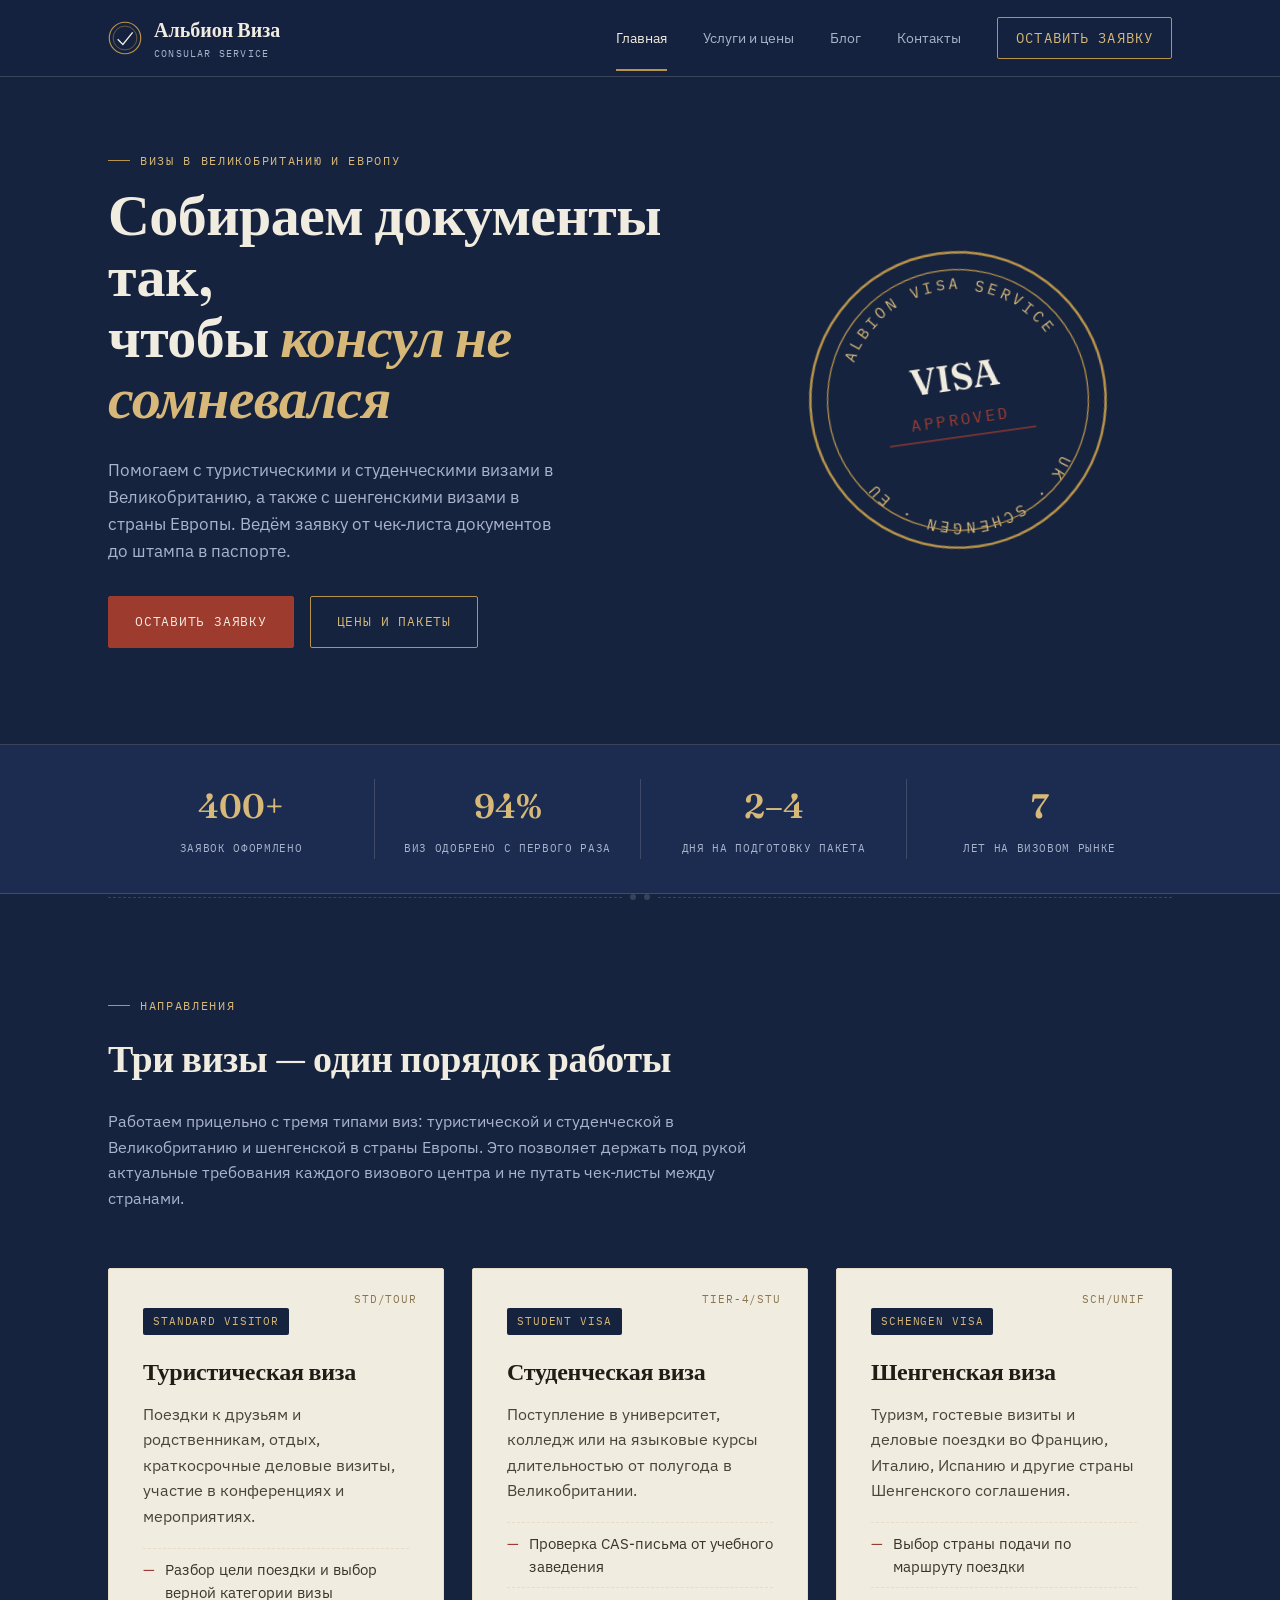
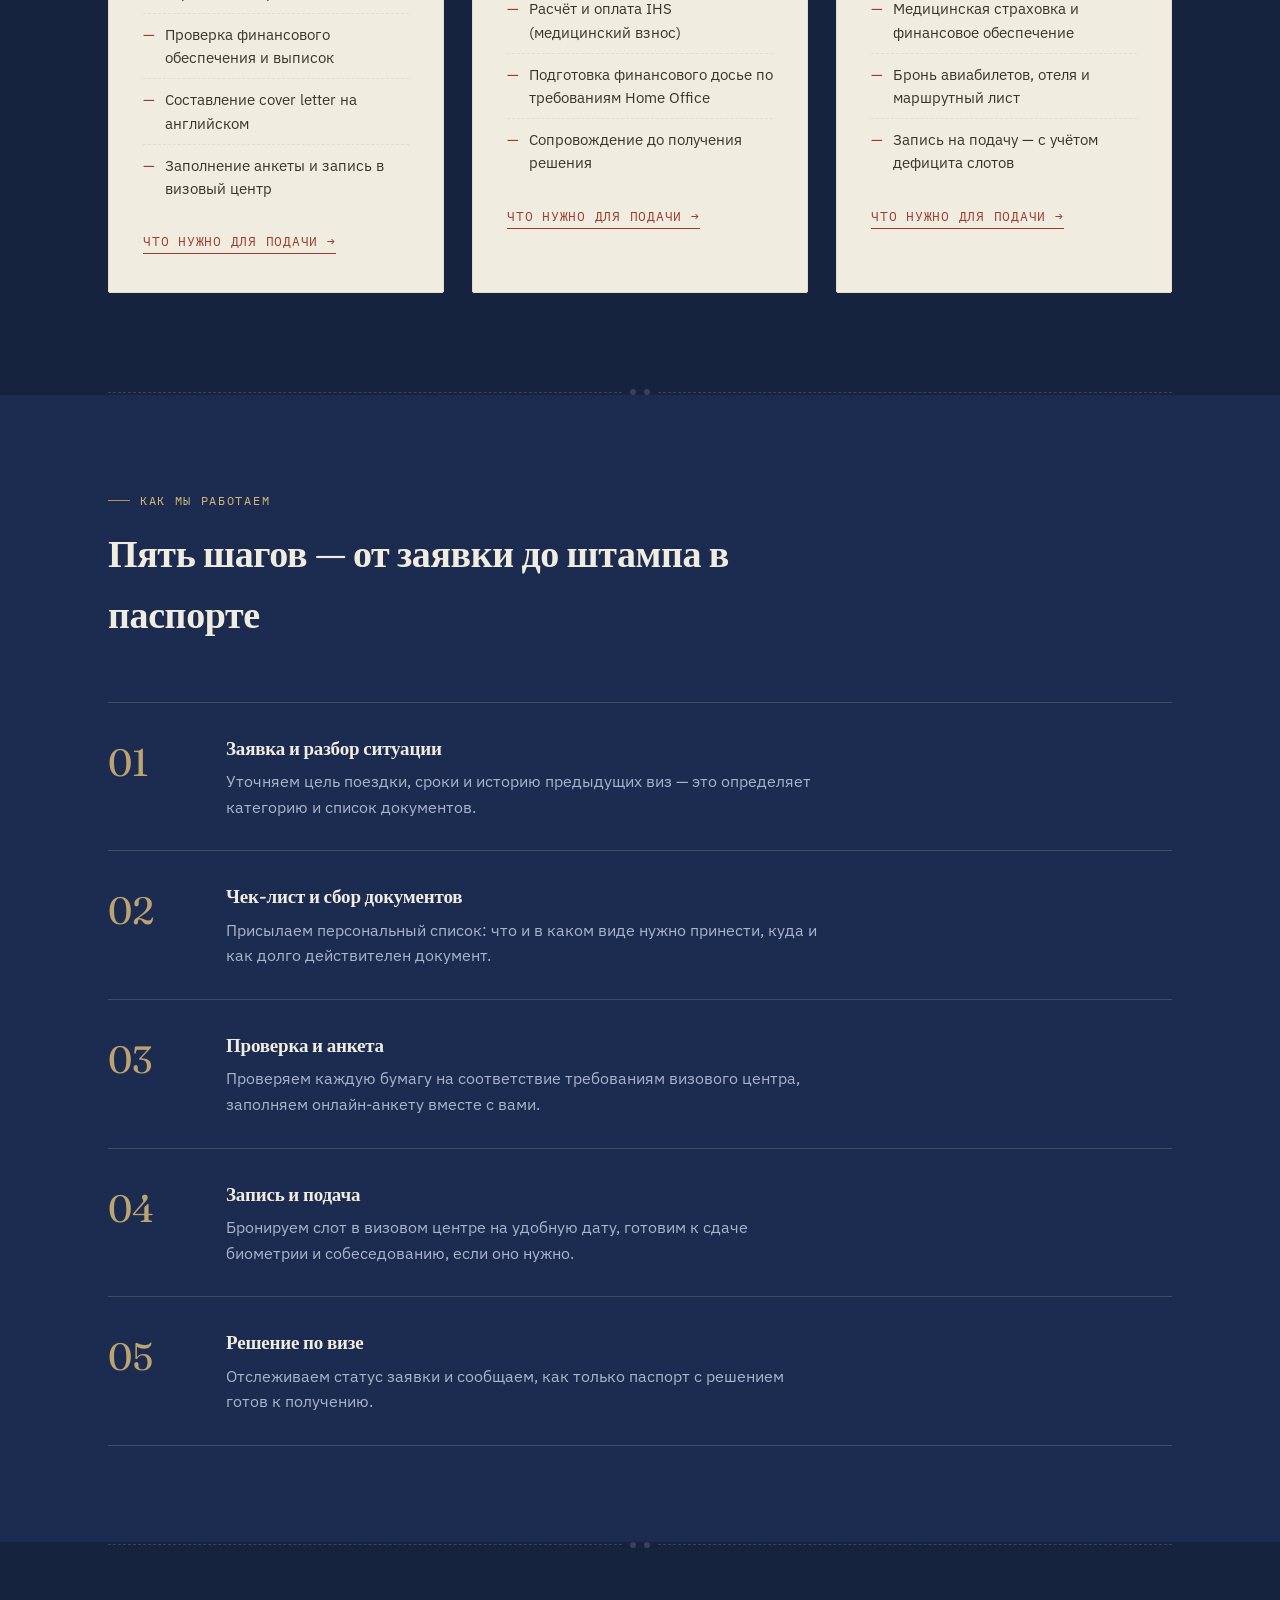
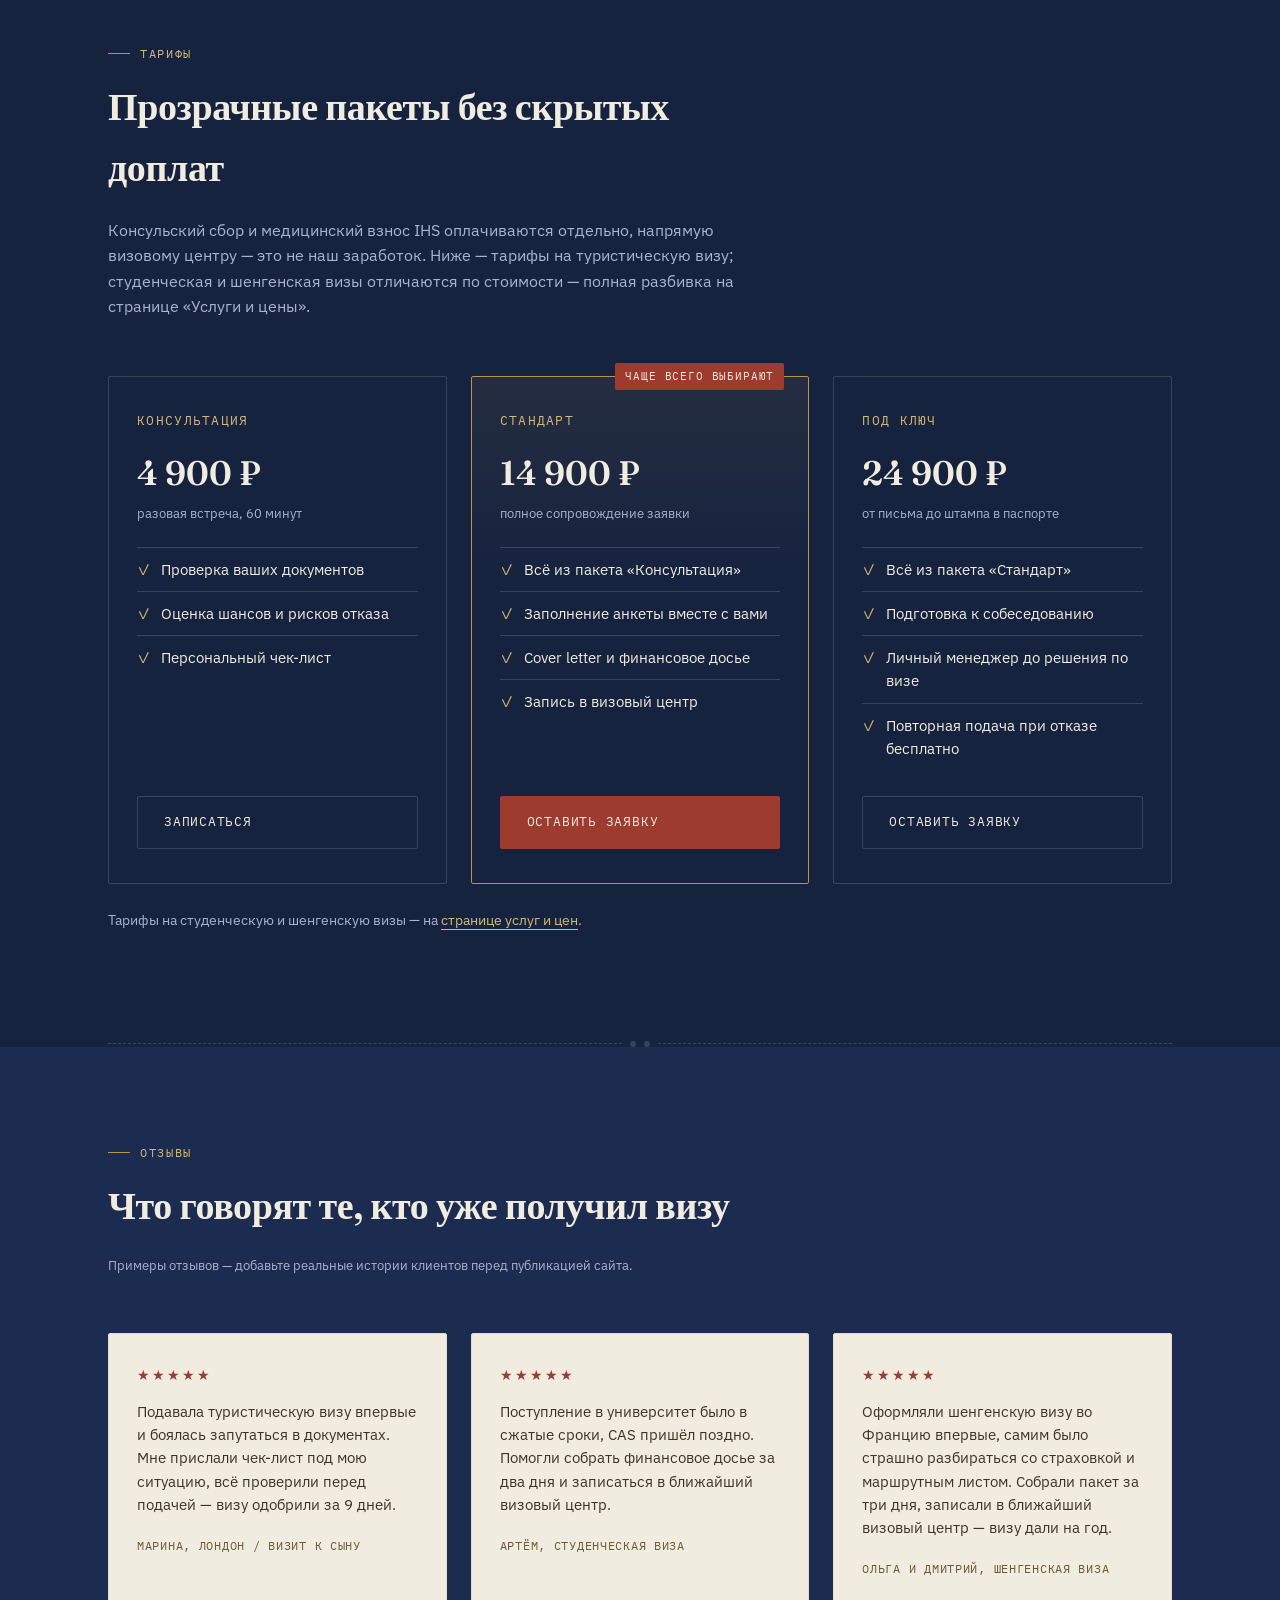
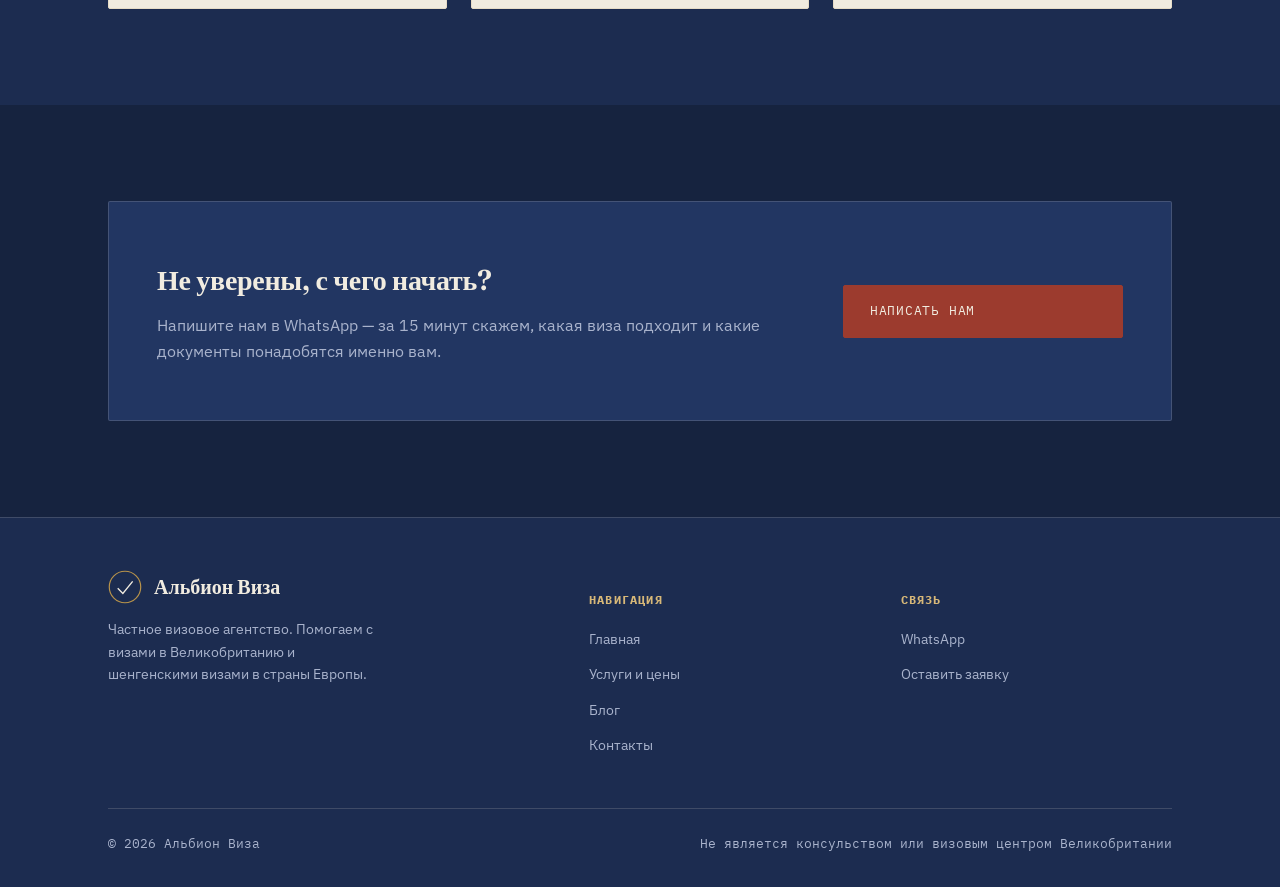
==== index.html @ 7fec9b83 "Add files via upload" ====
<!DOCTYPE html>
<html lang="ru">
<head>
<meta charset="UTF-8">
<meta name="viewport" content="width=device-width, initial-scale=1.0">
<title>Альбион Виза — визы в Великобританию и Шенген под ключ</title>
<meta name="description" content="Туристические и студенческие визы в Великобританию, а также шенгенские визы в страны Европы. Проверка документов, заполнение анкеты, запись в визовый центр — без ошибок и лишних поездок.">
<link rel="canonical" href="https://albionvisa.ru/index.html">
<meta property="og:type" content="website">
<meta property="og:title" content="Альбион Виза — визы в Великобританию и Шенген под ключ">
<meta property="og:description" content="Туристические и студенческие визы в Великобританию, а также шенгенские визы в страны Европы.">
<link rel="preconnect" href="https://fonts.googleapis.com">
<link rel="stylesheet" href="style.css">
</head>
<body>

<header class="site-header">
  <div class="container">
    <a href="index.html" class="brand">
      <svg class="mark" viewBox="0 0 40 40" fill="none" xmlns="http://www.w3.org/2000/svg">
        <circle cx="20" cy="20" r="18.5" stroke="#b8934a" stroke-width="1.4"/>
        <circle cx="20" cy="20" r="14" stroke="#b8934a" stroke-width="0.6"/>
        <path d="M12 22L17.5 27.5L28.5 14" stroke="#f1ece0" stroke-width="1.6" stroke-linecap="square"/>
      </svg>
      <span>Альбион Виза<small>Consular Service</small></span>
    </a>
    <nav class="nav" id="siteNav">
      <a href="index.html" class="active">Главная</a>
      <a href="services.html">Услуги и цены</a>
      <a href="blog.html">Блог</a>
      <a href="contacts.html">Контакты</a>
      <a href="contacts.html" class="nav-cta">Оставить заявку</a>
    </nav>
    <button class="burger" id="burgerBtn" aria-label="Меню">☰</button>
  </div>
</header>

<section class="hero">
  <div class="container">
    <div>
      <div class="eyebrow">Визы в Великобританию и Европу</div>
      <h1>Собираем документы так,<br>чтобы <em>консул не сомневался</em></h1>
      <p class="lede">Помогаем с туристическими и студенческими визами в Великобританию, а также с шенгенскими визами в страны Европы. Ведём заявку от чек-листа документов до штампа в паспорте.</p>
      <div class="hero-actions">
        <a href="contacts.html" class="btn btn-primary">Оставить заявку</a>
        <a href="services.html" class="btn btn-outline">Цены и пакеты</a>
      </div>
    </div>
    <div class="hero-stamp-wrap">
      <svg class="stamp stamp-ring" viewBox="0 0 260 260" xmlns="http://www.w3.org/2000/svg">
        <circle cx="130" cy="130" r="120" fill="none" stroke="#b8934a" stroke-width="2"/>
        <circle cx="130" cy="130" r="106" fill="none" stroke="#b8934a" stroke-width="1"/>
        <path id="topArc" d="M 40 130 A 90 90 0 0 1 220 130" fill="none"/>
        <path id="botArc" d="M 220 140 A 90 90 0 0 1 40 140" fill="none"/>
        <text font-family="IBM Plex Mono, monospace" font-size="12.5" letter-spacing="3" fill="#d7b878">
          <textPath href="#topArc" startOffset="50%" text-anchor="middle">ALBION VISA SERVICE</textPath>
        </text>
        <text font-family="IBM Plex Mono, monospace" font-size="12.5" letter-spacing="3" fill="#d7b878">
          <textPath href="#botArc" startOffset="50%" text-anchor="middle">UK · SCHENGEN · EU</textPath>
        </text>
        <text x="130" y="122" font-family="Fraunces, serif" font-size="30" fill="#f1ece0" text-anchor="middle" font-weight="600">VISA</text>
        <text x="130" y="150" font-family="IBM Plex Mono, monospace" font-size="13" fill="#9c3b2e" text-anchor="middle" letter-spacing="2">APPROVED</text>
        <line x1="70" y1="160" x2="190" y2="160" stroke="#9c3b2e" stroke-width="1"/>
      </svg>
    </div>
  </div>
</section>

<section class="trust-bar">
  <div class="container">
    <div class="trust-item">
      <span class="trust-num">400+</span>
      <span class="trust-label">заявок оформлено</span>
    </div>
    <div class="trust-item">
      <span class="trust-num">94%</span>
      <span class="trust-label">виз одобрено с первого раза</span>
    </div>
    <div class="trust-item">
      <span class="trust-num">2–4</span>
      <span class="trust-label">дня на подготовку пакета</span>
    </div>
    <div class="trust-item">
      <span class="trust-num">7</span>
      <span class="trust-label">лет на визовом рынке</span>
    </div>
  </div>
</section>

<div class="perf"><span class="perf-dot"></span><span class="perf-dot"></span></div>

<section class="section" id="services">
  <div class="container">
    <div class="section-head">
      <div class="eyebrow">Направления</div>
      <h2>Три визы — один порядок работы</h2>
      <p>Работаем прицельно с тремя типами виз: туристической и студенческой в Великобританию и шенгенской в страны Европы. Это позволяет держать под рукой актуальные требования каждого визового центра и не путать чек-листы между странами.</p>
    </div>
    <div class="cards-grid">
      <div class="doc-card" data-code="STD/TOUR">
        <span class="tag">Standard Visitor</span>
        <h3>Туристическая виза</h3>
        <p>Поездки к друзьям и родственникам, отдых, краткосрочные деловые визиты, участие в конференциях и мероприятиях.</p>
        <ul>
          <li>Разбор цели поездки и выбор верной категории визы</li>
          <li>Проверка финансового обеспечения и выписок</li>
          <li>Составление cover letter на английском</li>
          <li>Заполнение анкеты и запись в визовый центр</li>
        </ul>
        <a href="services.html#tourist" class="card-link">Что нужно для подачи →</a>
      </div>
      <div class="doc-card" data-code="TIER-4/STU">
        <span class="tag">Student Visa</span>
        <h3>Студенческая виза</h3>
        <p>Поступление в университет, колледж или на языковые курсы длительностью от полугода в Великобритании.</p>
        <ul>
          <li>Проверка CAS-письма от учебного заведения</li>
          <li>Расчёт и оплата IHS (медицинский взнос)</li>
          <li>Подготовка финансового досье по требованиям Home Office</li>
          <li>Сопровождение до получения решения</li>
        </ul>
        <a href="services.html#student" class="card-link">Что нужно для подачи →</a>
      </div>
      <div class="doc-card" data-code="SCH/UNIF">
        <span class="tag">Schengen Visa</span>
        <h3>Шенгенская виза</h3>
        <p>Туризм, гостевые визиты и деловые поездки во Францию, Италию, Испанию и другие страны Шенгенского соглашения.</p>
        <ul>
          <li>Выбор страны подачи по маршруту поездки</li>
          <li>Медицинская страховка и финансовое обеспечение</li>
          <li>Бронь авиабилетов, отеля и маршрутный лист</li>
          <li>Запись на подачу — с учётом дефицита слотов</li>
        </ul>
        <a href="services.html#schengen" class="card-link">Что нужно для подачи →</a>
      </div>
    </div>
  </div>
</section>

<div class="perf"><span class="perf-dot"></span><span class="perf-dot"></span></div>

<section class="section section-alt">
  <div class="container">
    <div class="section-head">
      <div class="eyebrow">Как мы работаем</div>
      <h2>Пять шагов — от заявки до штампа в паспорте</h2>
    </div>
    <div class="process-list">
      <div class="process-item">
        <div class="process-num">01</div>
        <div>
          <h4>Заявка и разбор ситуации</h4>
          <p>Уточняем цель поездки, сроки и историю предыдущих виз — это определяет категорию и список документов.</p>
        </div>
      </div>
      <div class="process-item">
        <div class="process-num">02</div>
        <div>
          <h4>Чек-лист и сбор документов</h4>
          <p>Присылаем персональный список: что и в каком виде нужно принести, куда и как долго действителен документ.</p>
        </div>
      </div>
      <div class="process-item">
        <div class="process-num">03</div>
        <div>
          <h4>Проверка и анкета</h4>
          <p>Проверяем каждую бумагу на соответствие требованиям визового центра, заполняем онлайн-анкету вместе с вами.</p>
        </div>
      </div>
      <div class="process-item">
        <div class="process-num">04</div>
        <div>
          <h4>Запись и подача</h4>
          <p>Бронируем слот в визовом центре на удобную дату, готовим к сдаче биометрии и собеседованию, если оно нужно.</p>
        </div>
      </div>
      <div class="process-item">
        <div class="process-num">05</div>
        <div>
          <h4>Решение по визе</h4>
          <p>Отслеживаем статус заявки и сообщаем, как только паспорт с решением готов к получению.</p>
        </div>
      </div>
    </div>
  </div>
</section>

<div class="perf"><span class="perf-dot"></span><span class="perf-dot"></span></div>

<section class="section">
  <div class="container">
    <div class="section-head">
      <div class="eyebrow">Тарифы</div>
      <h2>Прозрачные пакеты без скрытых доплат</h2>
      <p>Консульский сбор и медицинский взнос IHS оплачиваются отдельно, напрямую визовому центру — это не наш заработок. Ниже — тарифы на туристическую визу; студенческая и шенгенская визы отличаются по стоимости — полная разбивка на странице «Услуги и цены».</p>
    </div>
    <div class="price-grid">
      <div class="price-card">
        <div class="price-name">Консультация</div>
        <div class="price-value">4 900 ₽</div>
        <div class="price-note">разовая встреча, 60 минут</div>
        <ul>
          <li>Проверка ваших документов</li>
          <li>Оценка шансов и рисков отказа</li>
          <li>Персональный чек-лист</li>
        </ul>
        <a href="contacts.html" class="btn btn-ghost">Записаться</a>
      </div>
      <div class="price-card featured">
        <span class="seal">Чаще всего выбирают</span>
        <div class="price-name">Стандарт</div>
        <div class="price-value">14 900 ₽</div>
        <div class="price-note">полное сопровождение заявки</div>
        <ul>
          <li>Всё из пакета «Консультация»</li>
          <li>Заполнение анкеты вместе с вами</li>
          <li>Cover letter и финансовое досье</li>
          <li>Запись в визовый центр</li>
        </ul>
        <a href="contacts.html" class="btn btn-primary">Оставить заявку</a>
      </div>
      <div class="price-card">
        <div class="price-name">Под ключ</div>
        <div class="price-value">24 900 ₽</div>
        <div class="price-note">от письма до штампа в паспорте</div>
        <ul>
          <li>Всё из пакета «Стандарт»</li>
          <li>Подготовка к собеседованию</li>
          <li>Личный менеджер до решения по визе</li>
          <li>Повторная подача при отказе бесплатно</li>
        </ul>
        <a href="contacts.html" class="btn btn-ghost">Оставить заявку</a>
      </div>
    </div>
    <p style="margin-top:26px;font-size:13.5px;color:var(--text-muted);">Тарифы на студенческую и шенгенскую визы — на <a href="services.html#pricing" style="color:var(--gold-light);border-bottom:1px solid var(--gold-light);">странице услуг и цен</a>.</p>
  </div>
</section>

<div class="perf"><span class="perf-dot"></span><span class="perf-dot"></span></div>

<section class="section section-alt">
  <div class="container">
    <div class="section-head">
      <div class="eyebrow">Отзывы</div>
      <h2>Что говорят те, кто уже получил визу</h2>
      <p style="font-size:13px;color:var(--text-muted);">Примеры отзывов — добавьте реальные истории клиентов перед публикацией сайта.</p>
    </div>
    <div class="review-grid">
      <div class="review-card">
        <div class="review-stars">★★★★★</div>
        <p class="review-text">Подавала туристическую визу впервые и боялась запутаться в документах. Мне прислали чек-лист под мою ситуацию, всё проверили перед подачей — визу одобрили за 9 дней.</p>
        <div class="review-name">Марина, Лондон / визит к сыну</div>
      </div>
      <div class="review-card">
        <div class="review-stars">★★★★★</div>
        <p class="review-text">Поступление в университет было в сжатые сроки, CAS пришёл поздно. Помогли собрать финансовое досье за два дня и записаться в ближайший визовый центр.</p>
        <div class="review-name">Артём, студенческая виза</div>
      </div>
      <div class="review-card">
        <div class="review-stars">★★★★★</div>
        <p class="review-text">Оформляли шенгенскую визу во Францию впервые, самим было страшно разбираться со страховкой и маршрутным листом. Собрали пакет за три дня, записали в ближайший визовый центр — визу дали на год.</p>
        <div class="review-name">Ольга и Дмитрий, шенгенская виза</div>
      </div>
    </div>
  </div>
</section>

<section class="section">
  <div class="container">
    <div class="cta-block">
      <div>
        <h3>Не уверены, с чего начать?</h3>
        <p>Напишите нам в WhatsApp — за 15 минут скажем, какая виза подходит и какие документы понадобятся именно вам.</p>
      </div>
      <a href="contacts.html" class="btn btn-primary">Написать нам</a>
    </div>
  </div>
</section>

<footer class="site-footer">
  <div class="container">
    <div class="footer-grid">
      <div>
        <div class="brand" style="margin-bottom:14px;">
          <svg class="mark" viewBox="0 0 40 40" fill="none" xmlns="http://www.w3.org/2000/svg" width="30" height="30">
            <circle cx="20" cy="20" r="18.5" stroke="#b8934a" stroke-width="1.4"/>
            <path d="M12 22L17.5 27.5L28.5 14" stroke="#f1ece0" stroke-width="1.6" stroke-linecap="square"/>
          </svg>
          <span>Альбион Виза</span>
        </div>
        <p style="color:var(--text-muted);font-size:14px;max-width:34ch;">Частное визовое агентство. Помогаем с визами в Великобританию и шенгенскими визами в страны Европы.</p>
      </div>
      <div>
        <h5>Навигация</h5>
        <ul>
          <li><a href="index.html">Главная</a></li>
          <li><a href="services.html">Услуги и цены</a></li>
          <li><a href="blog.html">Блог</a></li>
          <li><a href="contacts.html">Контакты</a></li>
        </ul>
      </div>
      <div>
        <h5>Связь</h5>
        <ul>
          <li><a href="contacts.html">WhatsApp</a></li>
          <li><a href="contacts.html">Оставить заявку</a></li>
        </ul>
      </div>
    </div>
    <div class="footer-bottom">
      <span>© 2026 Альбион Виза</span>
      <span>Не является консульством или визовым центром Великобритании</span>
    </div>
  </div>
</footer>

<script src="script.js"></script>
</body>
</html>
---- style.css ----
@import url('https://fonts.googleapis.com/css2?family=Fraunces:ital,opsz,wght@0,9..144,400;0,9..144,500;0,9..144,600;0,9..144,700;1,9..144,500&family=IBM+Plex+Sans:wght@400;500;600;700&family=IBM+Plex+Mono:wght@400;500;600&display=swap');

:root{
  --ink: #16233f;
  --ink-2: #1c2c50;
  --ink-3: #223662;
  --paper: #f1ece0;
  --paper-2: #e6dcc7;
  --gold: #b8934a;
  --gold-light: #d7b878;
  --red: #9c3b2e;
  --red-light: #b85041;
  --text-dark: #201d16;
  --text-light: #f1ece0;
  --text-muted: #a9b3cc;
  --line: rgba(241,236,224,0.16);
  --radius: 2px;
  --max: 1120px;
}

*,*::before,*::after{box-sizing:border-box;}
html{scroll-behavior:smooth;}
body{
  margin:0;
  background:var(--ink);
  color:var(--text-light);
  font-family:'IBM Plex Sans', sans-serif;
  font-size:16px;
  line-height:1.6;
  -webkit-font-smoothing:antialiased;
}
h1,h2,h3,h4{
  font-family:'Fraunces', serif;
  margin:0 0 .5em;
  font-weight:600;
  letter-spacing:-0.01em;
  color:var(--text-light);
}
p{margin:0 0 1em;}
a{color:inherit;text-decoration:none;}
img{max-width:100%;display:block;}
.container{max-width:var(--max);margin:0 auto;padding:0 28px;}

.eyebrow{
  font-family:'IBM Plex Mono', monospace;
  font-size:12px;
  letter-spacing:.14em;
  text-transform:uppercase;
  color:var(--gold-light);
  display:flex;
  align-items:center;
  gap:10px;
  margin-bottom:14px;
}
.eyebrow::before{
  content:"";
  width:22px;height:1px;background:var(--gold);
  display:inline-block;
}

/* ---------- header ---------- */
.site-header{
  position:sticky;top:0;z-index:50;
  background:rgba(22,35,63,0.92);
  backdrop-filter:blur(6px);
  border-bottom:1px solid var(--line);
}
.site-header .container{
  display:flex;align-items:center;justify-content:space-between;
  height:76px;
}
.brand{
  display:flex;align-items:center;gap:12px;
  font-family:'Fraunces', serif;
  font-weight:600;
  font-size:20px;
  color:var(--text-light);
}
.brand .mark{width:34px;height:34px;flex:none;}
.brand small{
  display:block;
  font-family:'IBM Plex Mono', monospace;
  font-size:10px;
  letter-spacing:.12em;
  text-transform:uppercase;
  color:var(--text-muted);
  font-weight:400;
}
.nav{display:flex;align-items:center;gap:36px;}
.nav a{
  font-size:14px;
  color:var(--text-muted);
  transition:color .2s;
  position:relative;
}
.nav a:hover, .nav a.active{color:var(--text-light);}
.nav a.active::after{
  content:"";
  position:absolute;left:0;right:0;bottom:-22px;
  height:2px;background:var(--gold);
}
.nav-cta{
  font-family:'IBM Plex Mono', monospace;
  font-size:12px;
  letter-spacing:.08em;
  text-transform:uppercase;
  border:1px solid var(--gold);
  color:var(--gold-light) !important;
  padding:9px 18px;
  border-radius:var(--radius);
}
.nav-cta:hover{background:var(--gold);color:var(--ink) !important;}
.burger{display:none;background:none;border:0;color:var(--text-light);font-size:24px;cursor:pointer;}

/* ---------- buttons ---------- */
.btn{
  display:inline-flex;align-items:center;gap:10px;
  font-family:'IBM Plex Mono', monospace;
  font-size:13px;letter-spacing:.06em;text-transform:uppercase;
  padding:15px 26px;
  border-radius:var(--radius);
  border:1px solid transparent;
  cursor:pointer;
  transition:all .2s;
}
.btn-primary{background:var(--red);color:var(--text-light);border-color:var(--red);}
.btn-primary:hover{background:var(--red-light);border-color:var(--red-light);}
.btn-outline{border-color:var(--gold);color:var(--gold-light);}
.btn-outline:hover{background:var(--gold);color:var(--ink);}
.btn-ghost{color:var(--text-light);border-color:var(--line);}
.btn-ghost:hover{border-color:var(--text-light);}

/* ---------- hero ---------- */
.hero{
  padding:74px 0 96px;
  position:relative;
  overflow:hidden;
  border-bottom:1px solid var(--line);
}
.hero .container{
  display:grid;
  grid-template-columns:1.15fr .85fr;
  gap:56px;
  align-items:center;
}
.hero h1{
  font-size:clamp(34px,4.6vw,58px);
  line-height:1.05;
}
.hero h1 em{
  font-style:italic;
  color:var(--gold-light);
}
.hero .lede{
  font-size:17px;
  color:var(--text-muted);
  max-width:46ch;
}
.hero-actions{display:flex;gap:16px;margin-top:30px;flex-wrap:wrap;}

.hero-stamp-wrap{
  position:relative;
  display:flex;align-items:center;justify-content:center;
}
.stamp{width:min(320px,100%);}
.stamp-ring{animation:none;}
@media (prefers-reduced-motion: no-preference){
  .stamp-ring{
    animation: stamp-in .9s cubic-bezier(.2,.9,.25,1) both;
    animation-delay:.15s;
  }
  @keyframes stamp-in{
    0%{transform:scale(1.9) rotate(-14deg);opacity:0;}
    60%{opacity:1;}
    100%{transform:scale(1) rotate(-8deg);opacity:1;}
  }
}

/* trust bar */
.trust-bar{
  border-bottom:1px solid var(--line);
  background:var(--ink-2);
}
.trust-bar .container{
  display:grid;grid-template-columns:repeat(4,1fr);
  padding:34px 28px;
}
.trust-item{
  text-align:center;
  border-left:1px solid var(--line);
  padding:0 12px;
}
.trust-item:first-child{border-left:none;}
.trust-num{
  font-family:'Fraunces', serif;
  font-size:34px;font-weight:600;color:var(--gold-light);
  display:block;
}
.trust-label{
  font-family:'IBM Plex Mono', monospace;
  font-size:11px;letter-spacing:.06em;text-transform:uppercase;
  color:var(--text-muted);
}

/* ---------- perforated divider ---------- */
.perf{
  display:flex;align-items:center;gap:8px;
  padding:0 28px;
  max-width:var(--max);margin:0 auto;
}
.perf::before,.perf::after{
  content:"";flex:1;height:0;
  border-top:1px dashed var(--line);
}
.perf-dot{width:6px;height:6px;border-radius:50%;background:var(--line);}

/* ---------- section ---------- */
.section{padding:96px 0;}
.section-head{
  max-width:640px;
  margin-bottom:56px;
}
.section-head h2{font-size:clamp(26px,3.4vw,38px);}
.section-head p{color:var(--text-muted);font-size:16px;}
.section-alt{background:var(--ink-2);}

/* ---------- services cards ---------- */
.cards-grid{
  display:grid;grid-template-columns:repeat(auto-fit, minmax(300px,1fr));gap:28px;
}
.doc-card{
  background:var(--paper);
  color:var(--text-dark);
  border-radius:var(--radius);
  padding:38px 34px;
  position:relative;
  border:1px solid var(--paper-2);
}
.doc-card::before{
  content:attr(data-code);
  position:absolute;top:22px;right:26px;
  font-family:'IBM Plex Mono', monospace;
  font-size:11px;letter-spacing:.08em;
  color:#8a7550;
}
.doc-card h3{color:var(--text-dark);font-size:24px;margin-bottom:10px;}
.doc-card p{color:#4a4438;}
.doc-card .tag{
  display:inline-block;
  font-family:'IBM Plex Mono', monospace;
  font-size:11px;letter-spacing:.08em;text-transform:uppercase;
  background:var(--ink);color:var(--gold-light);
  padding:5px 10px;border-radius:2px;
  margin-bottom:18px;
}
.doc-card ul{margin:18px 0 0;padding:0;list-style:none;}
.doc-card li{
  padding:9px 0;
  border-top:1px dashed var(--paper-2);
  font-size:14.5px;color:#3a3527;
  display:flex;gap:10px;
}
.doc-card li::before{content:"—";color:var(--red);flex:none;}
.doc-card a.card-link{
  margin-top:22px;display:inline-flex;
  font-family:'IBM Plex Mono', monospace;font-size:12.5px;
  letter-spacing:.06em;text-transform:uppercase;
  color:var(--red);border-bottom:1px solid var(--red);
  padding-bottom:2px;
}

/* ---------- process ---------- */
.process-list{border-top:1px solid var(--line);}
.process-item{
  display:grid;grid-template-columns:90px 1fr;gap:28px;
  padding:30px 0;
  border-bottom:1px solid var(--line);
}
.process-num{
  font-family:'Fraunces', serif;
  font-size:38px;color:var(--gold-light);opacity:.85;
}
.process-item h4{font-size:19px;margin-bottom:6px;}
.process-item p{color:var(--text-muted);margin:0;max-width:60ch;}

/* ---------- pricing ---------- */
.price-grid{display:grid;grid-template-columns:repeat(3,1fr);gap:24px;}
.price-card{
  border:1px solid var(--line);
  border-radius:var(--radius);
  padding:34px 28px;
  display:flex;flex-direction:column;
  position:relative;
}
.price-card.featured{
  border-color:var(--gold);
  background:linear-gradient(180deg, rgba(184,147,74,0.09), transparent 40%);
}
.price-card .seal{
  position:absolute;top:-14px;right:24px;
  font-family:'IBM Plex Mono', monospace;
  font-size:10.5px;letter-spacing:.08em;text-transform:uppercase;
  background:var(--red);color:var(--text-light);
  padding:5px 10px;border-radius:2px;
}
.price-name{font-family:'IBM Plex Mono', monospace;font-size:13px;letter-spacing:.1em;text-transform:uppercase;color:var(--gold-light);margin-bottom:14px;}
.price-value{font-family:'Fraunces', serif;font-size:34px;font-weight:600;margin-bottom:4px;white-space:nowrap;}
.price-value span{font-size:16px;font-family:'IBM Plex Sans';color:var(--text-muted);font-weight:400;}
.price-note{font-size:13px;color:var(--text-muted);margin-bottom:22px;}
.price-card ul{list-style:none;margin:0 0 26px;padding:0;flex:1;}
.price-card li{
  padding:10px 0;border-top:1px solid var(--line);
  font-size:14.5px;display:flex;gap:10px;color:var(--text-light);
}
.price-card li::before{content:"✓";color:var(--gold-light);flex:none;}

/* ---------- reviews ---------- */
.review-grid{display:grid;grid-template-columns:repeat(3,1fr);gap:24px;}
.review-card{
  background:var(--paper);color:var(--text-dark);
  border-radius:var(--radius);padding:30px 28px;
  border:1px solid var(--paper-2);
}
.review-stars{color:var(--red);letter-spacing:2px;margin-bottom:14px;font-size:14px;}
.review-text{font-size:14.5px;color:#3a3527;margin-bottom:20px;}
.review-name{font-family:'IBM Plex Mono', monospace;font-size:12px;letter-spacing:.06em;text-transform:uppercase;color:#6b5a37;}

/* ---------- faq ---------- */
.faq-item{border-bottom:1px solid var(--line);}
.faq-q{
  display:flex;justify-content:space-between;align-items:center;
  padding:22px 0;cursor:pointer;
  font-family:'Fraunces', serif;font-size:18px;
}
.faq-q .plus{font-family:'IBM Plex Mono', monospace;color:var(--gold-light);font-size:20px;transition:transform .2s;}
.faq-item.open .plus{transform:rotate(45deg);}
.faq-a{max-height:0;overflow:hidden;transition:max-height .25s ease;}
.faq-a p{color:var(--text-muted);padding-bottom:20px;margin:0;max-width:64ch;}

/* ---------- cta ---------- */
.cta-block{
  background:var(--ink-3);
  border:1px solid var(--line);
  border-radius:var(--radius);
  padding:56px 48px;
  display:grid;grid-template-columns:1.4fr .6fr;
  gap:32px;align-items:center;
}
.cta-block h3{font-size:28px;margin-bottom:10px;}
.cta-block p{color:var(--text-muted);margin:0;}

/* ---------- footer ---------- */
.site-footer{
  border-top:1px solid var(--line);
  padding:52px 0 34px;
  background:var(--ink-2);
}
.footer-grid{
  display:grid;grid-template-columns:1.3fr .8fr .8fr;gap:40px;
  margin-bottom:40px;
}
.footer-grid h5{
  font-family:'IBM Plex Mono', monospace;
  font-size:12px;letter-spacing:.1em;text-transform:uppercase;
  color:var(--gold-light);margin-bottom:16px;
}
.footer-grid ul{list-style:none;margin:0;padding:0;}
.footer-grid li{margin-bottom:10px;}
.footer-grid a{color:var(--text-muted);font-size:14px;}
.footer-grid a:hover{color:var(--text-light);}
.footer-bottom{
  border-top:1px solid var(--line);
  padding-top:24px;
  display:flex;justify-content:space-between;
  font-size:12.5px;color:var(--text-muted);
  font-family:'IBM Plex Mono', monospace;
}

/* ---------- page hero (inner pages) ---------- */
.page-hero{
  padding:56px 0 64px;
  border-bottom:1px solid var(--line);
}
.page-hero h1{font-size:clamp(30px,4vw,46px);}
.page-hero p{color:var(--text-muted);max-width:60ch;font-size:16px;}

/* ---------- checklist table (services page) ---------- */
.visa-block{padding:80px 0;border-bottom:1px solid var(--line);}
.visa-head{display:flex;align-items:baseline;gap:20px;margin-bottom:34px;flex-wrap:wrap;}
.visa-head h2{font-size:32px;margin:0;}
.visa-head .visa-code{
  font-family:'IBM Plex Mono', monospace;color:var(--gold-light);font-size:13px;letter-spacing:.1em;
}
.visa-columns{display:grid;grid-template-columns:1fr 1fr;gap:48px;}
.visa-columns h4{
  font-family:'IBM Plex Mono', monospace;font-size:12.5px;letter-spacing:.08em;text-transform:uppercase;
  color:var(--text-muted);margin-bottom:16px;
}
.checklist{list-style:none;margin:0;padding:0;}
.checklist li{
  display:flex;gap:12px;
  padding:12px 0;
  border-top:1px dashed var(--line);
  font-size:14.5px;
}
.checklist li::before{
  content:"";
  flex:none;width:16px;height:16px;margin-top:2px;
  border:1px solid var(--gold);border-radius:2px;
}

/* ---------- contact page ---------- */
.contact-grid{display:grid;grid-template-columns:1fr 1fr;gap:56px;}
.contact-card{
  background:var(--paper);color:var(--text-dark);
  border-radius:var(--radius);padding:40px;
}
.contact-card h3{color:var(--text-dark);}
.field{margin-bottom:18px;}
.field label{
  display:block;font-family:'IBM Plex Mono', monospace;font-size:11.5px;
  letter-spacing:.08em;text-transform:uppercase;color:#6b5a37;margin-bottom:7px;
}
.field input, .field select, .field textarea{
  width:100%;
  border:1px solid var(--paper-2);
  background:#fbf9f4;
  padding:12px 14px;
  font-family:'IBM Plex Sans', sans-serif;
  font-size:14.5px;
  color:var(--text-dark);
  border-radius:2px;
}
.field textarea{resize:vertical;min-height:96px;}
.contact-note{font-size:12.5px;color:#6b5a37;margin-top:14px;}

.contact-info-item{
  display:flex;gap:18px;padding:22px 0;border-top:1px solid var(--line);
}
.contact-info-item:first-child{border-top:none;}
.contact-info-item .ico{
  width:38px;height:38px;flex:none;border:1px solid var(--gold);border-radius:50%;
  display:flex;align-items:center;justify-content:center;color:var(--gold-light);
  font-family:'IBM Plex Mono', monospace;font-size:14px;
}
.contact-info-item h4{margin:0 0 4px;font-size:16px;}
.contact-info-item p{margin:0;color:var(--text-muted);font-size:14px;}

/* ---------- blog index ---------- */
.blog-grid{display:grid;grid-template-columns:repeat(auto-fit, minmax(300px,1fr));gap:28px;}
.blog-card{
  background:var(--paper);color:var(--text-dark);
  border-radius:var(--radius);padding:32px 30px;
  border:1px solid var(--paper-2);
  display:flex;flex-direction:column;
}
.blog-card .blog-date{
  font-family:'IBM Plex Mono', monospace;font-size:11.5px;letter-spacing:.08em;text-transform:uppercase;
  color:#8a7550;margin-bottom:14px;
}
.blog-card h3{color:var(--text-dark);font-size:21px;margin-bottom:10px;line-height:1.25;}
.blog-card p{color:#4a4438;font-size:14.5px;flex:1;}
.blog-card a.card-link{
  margin-top:6px;display:inline-flex;
  font-family:'IBM Plex Mono', monospace;font-size:12.5px;
  letter-spacing:.06em;text-transform:uppercase;
  color:var(--red);border-bottom:1px solid var(--red);
  padding-bottom:2px;align-self:flex-start;
}

/* ---------- breadcrumb ---------- */
.breadcrumb{
  font-family:'IBM Plex Mono', monospace;font-size:12px;letter-spacing:.04em;
  color:var(--text-muted);margin-bottom:18px;
}
.breadcrumb a{color:var(--gold-light);}
.breadcrumb a:hover{text-decoration:underline;}

/* ---------- long-form article ---------- */
.article-hero{padding:52px 0 0;}
.article-meta{
  display:flex;gap:18px;flex-wrap:wrap;
  font-family:'IBM Plex Mono', monospace;font-size:12px;letter-spacing:.06em;text-transform:uppercase;
  color:var(--text-muted);margin-bottom:24px;
}
.article-wrap{
  background:var(--paper);color:var(--text-dark);
  border-radius:var(--radius);
  padding:52px;
  max-width:820px;margin:0 auto;
}
.article-wrap h2{
  color:var(--text-dark);font-size:26px;margin-top:1.6em;margin-bottom:.5em;
}
.article-wrap h2:first-child{margin-top:0;}
.article-wrap h3{color:var(--text-dark);font-size:19px;margin-top:1.4em;margin-bottom:.5em;}
.article-wrap p{color:#3a3527;font-size:16px;margin-bottom:1.1em;}
.article-wrap ul, .article-wrap ol{color:#3a3527;font-size:15.5px;padding-left:22px;margin-bottom:1.3em;}
.article-wrap li{margin-bottom:8px;}
.article-wrap strong{color:var(--text-dark);}
.article-wrap .lead{
  font-family:'Fraunces', serif;font-style:italic;font-size:19px;color:#4a4438;
  border-left:2px solid var(--gold);padding-left:20px;margin-bottom:1.6em;
}
.article-callout{
  background:var(--ink);color:var(--text-light);
  border-radius:var(--radius);padding:26px 28px;margin:1.8em 0;
}
.article-callout p{color:var(--text-muted);margin-bottom:14px;}
.article-callout a.btn{margin:0;}
.article-divider{border:none;border-top:1px dashed var(--paper-2);margin:2em 0;}
.article-footer-nav{
  max-width:820px;margin:48px auto 0;
  display:flex;justify-content:space-between;gap:20px;flex-wrap:wrap;
}

@media (max-width:920px){
  .article-wrap{padding:32px 24px;}
  .hero .container{grid-template-columns:1fr;}
  .hero-stamp-wrap{order:-1;max-width:200px;margin:0 auto;}
  .trust-bar .container{grid-template-columns:repeat(2,1fr);row-gap:24px;}
  .trust-item:nth-child(3){border-left:none;}
  .cards-grid{grid-template-columns:1fr;}
  .price-grid{grid-template-columns:1fr;}
  .review-grid{grid-template-columns:1fr;}
  .cta-block{grid-template-columns:1fr;text-align:left;}
  .footer-grid{grid-template-columns:1fr;gap:26px;}
  .visa-columns{grid-template-columns:1fr;gap:8px;}
  .contact-grid{grid-template-columns:1fr;}
  .nav{
    position:fixed;top:76px;left:0;right:0;bottom:0;
    background:var(--ink);
    flex-direction:column;justify-content:flex-start;
    padding:36px 28px;gap:26px;
    transform:translateX(100%);
    transition:transform .25s ease;
  }
  .nav.open{transform:translateX(0);}
  .burger{display:block;}
  .nav a{font-size:18px;}
}
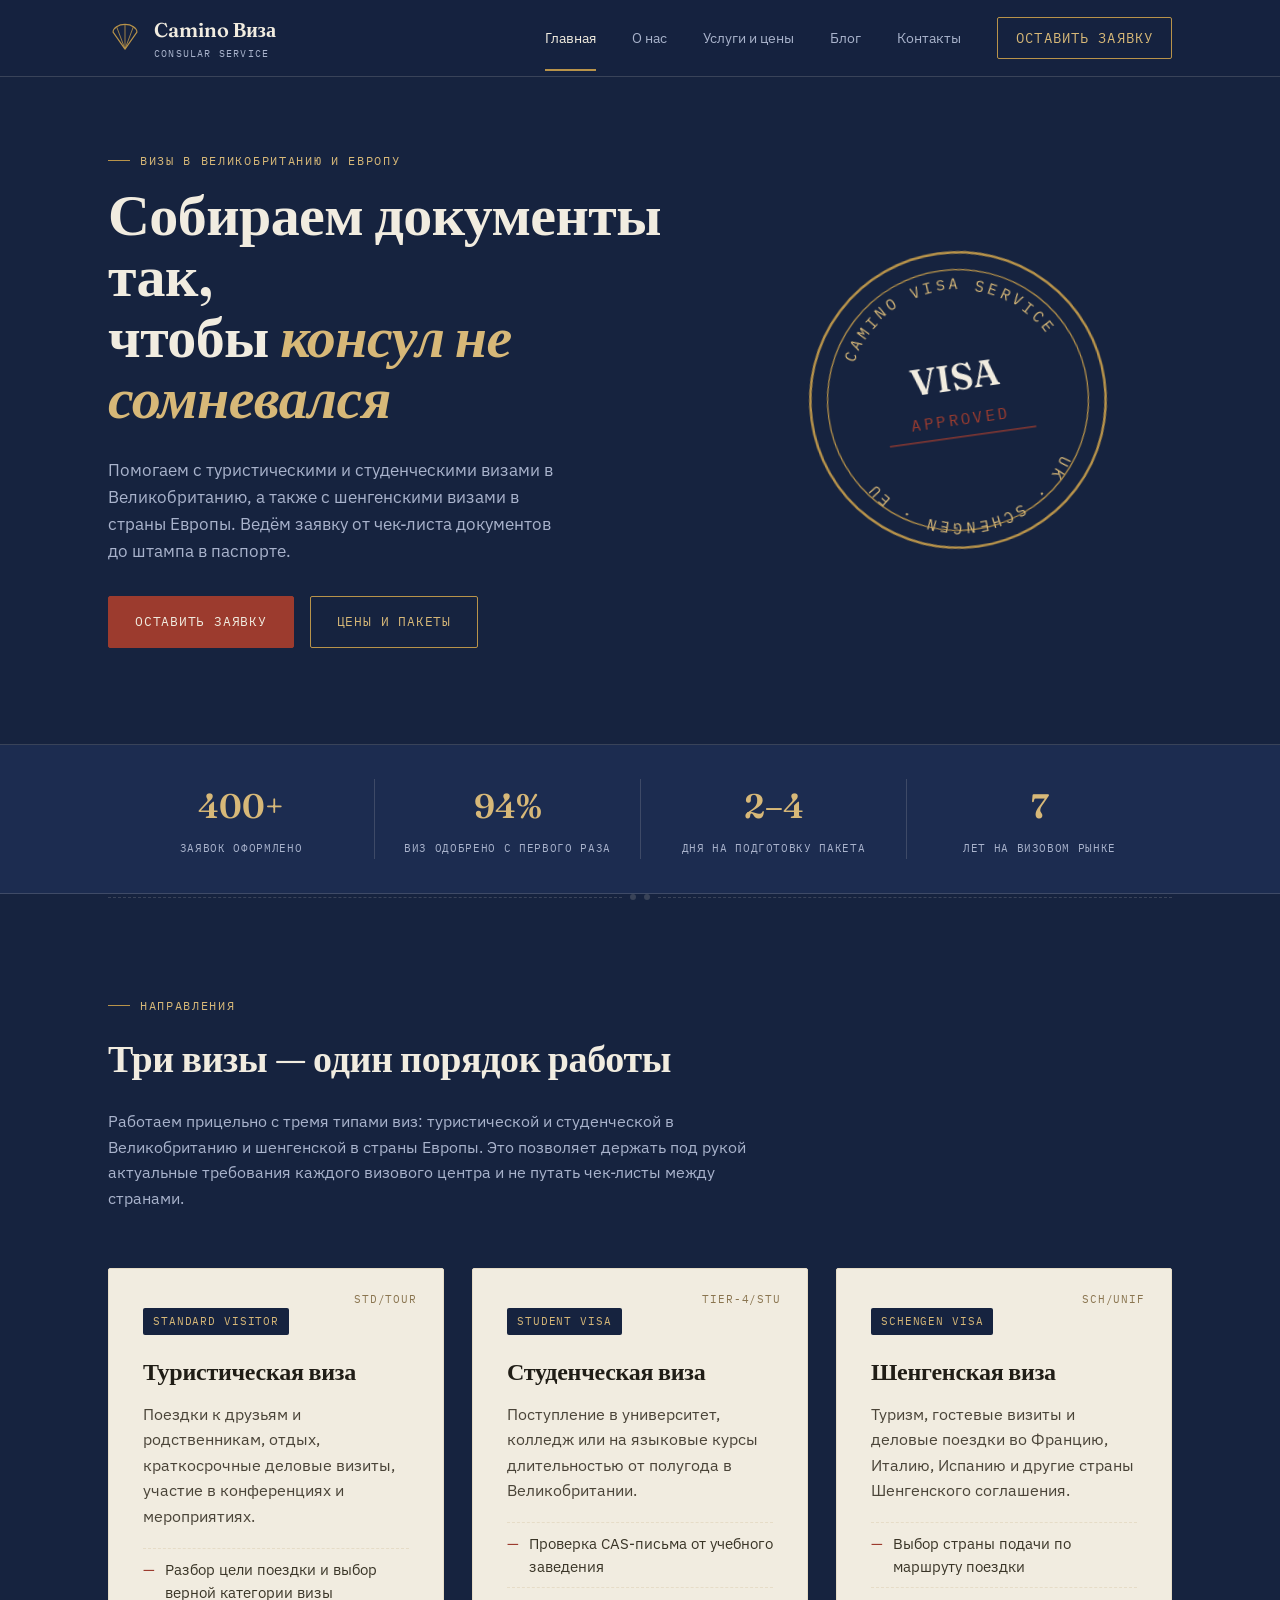
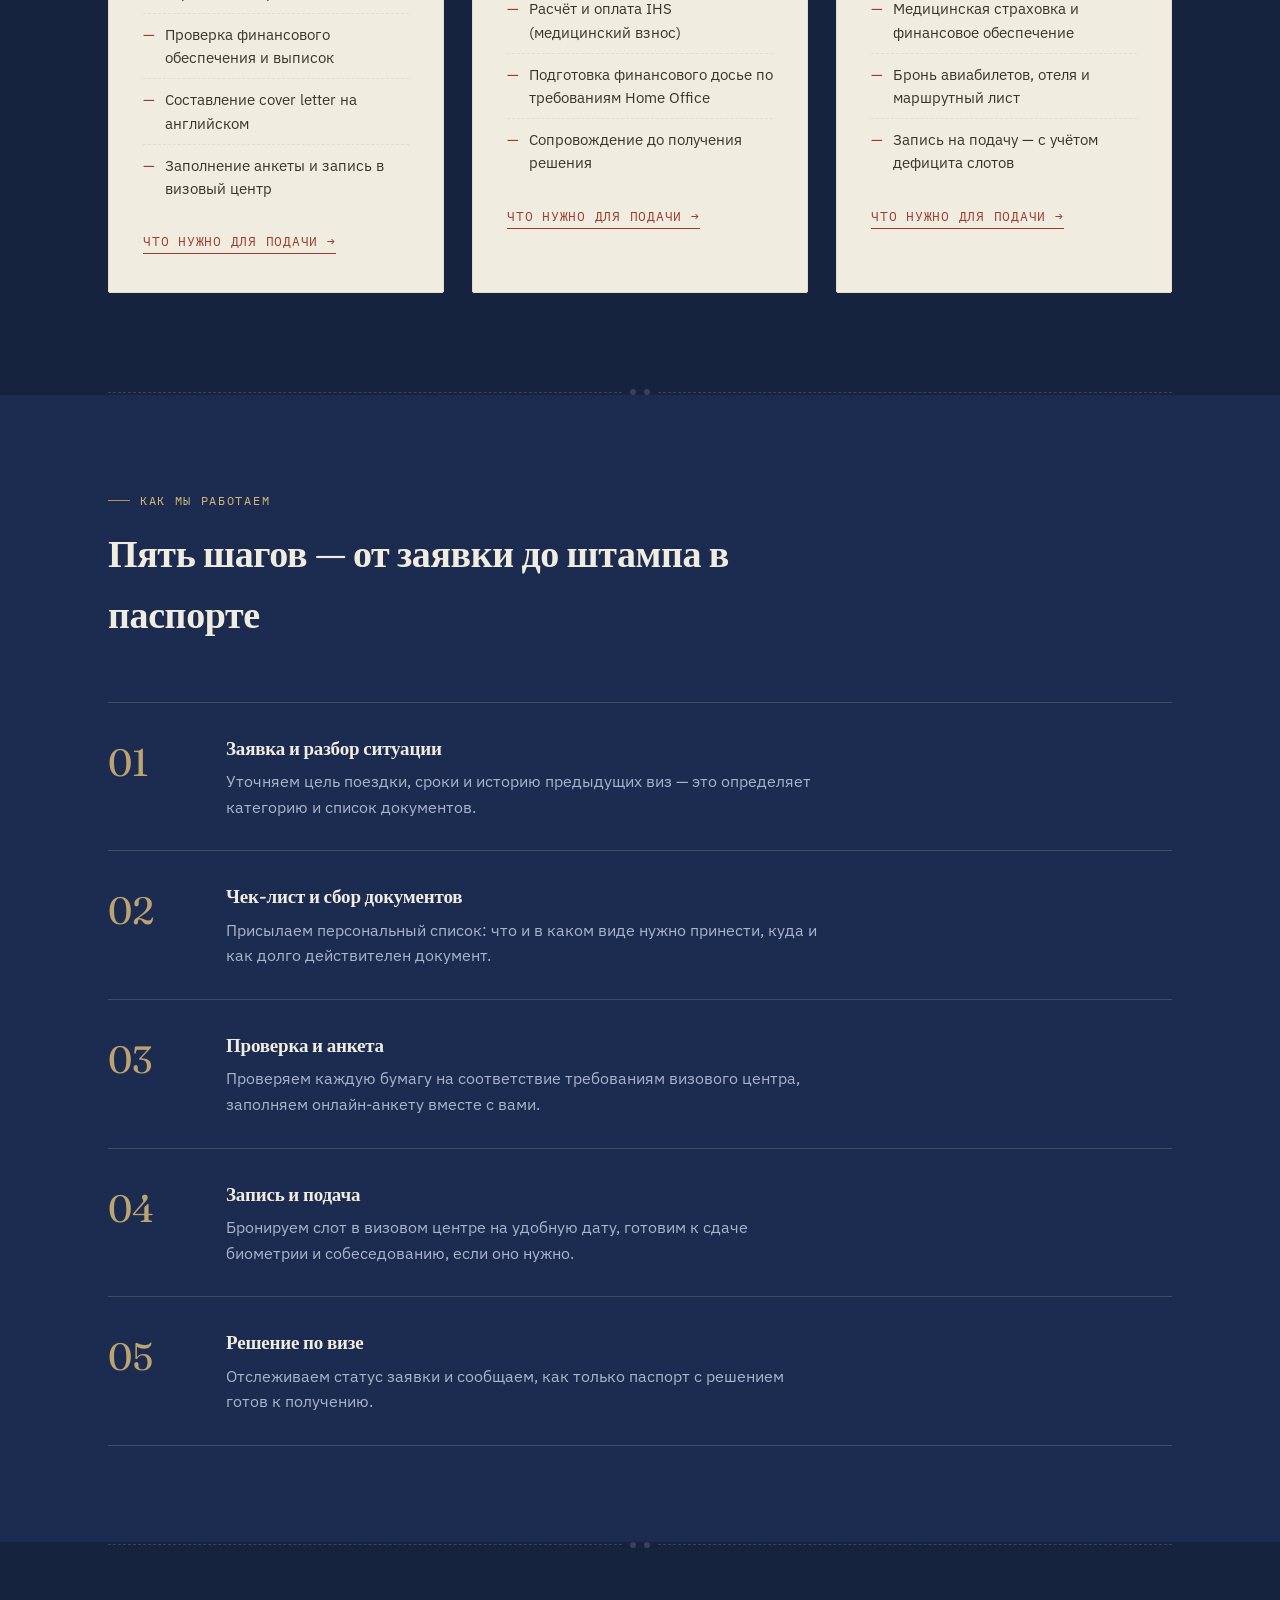
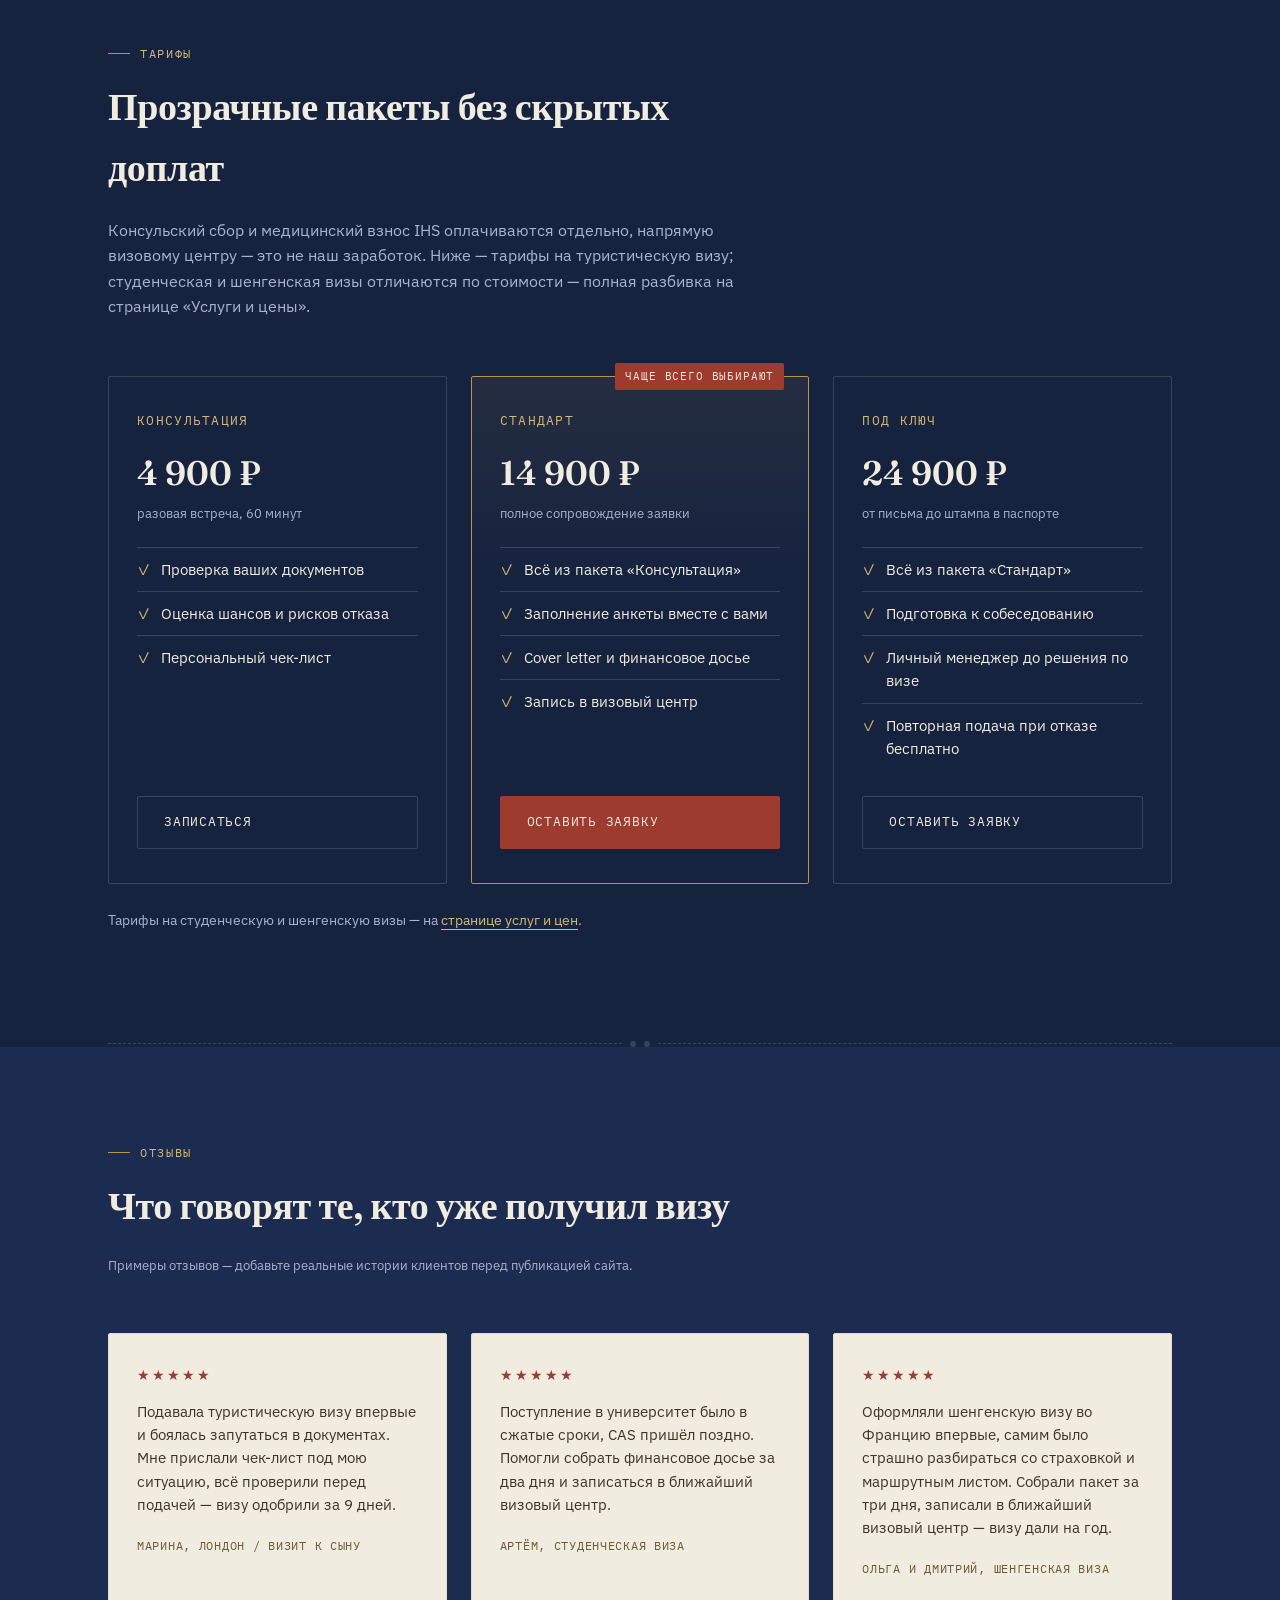
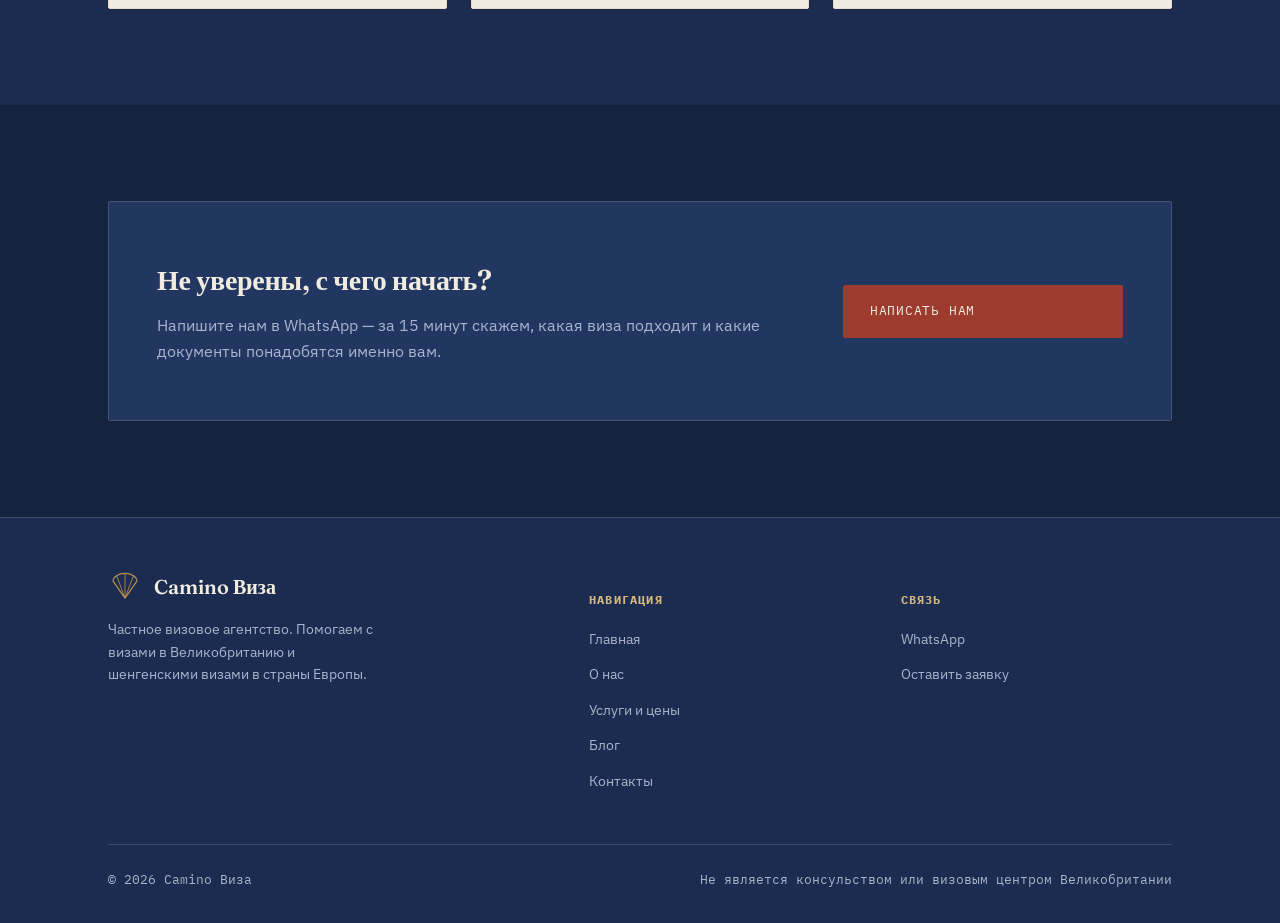
==== commit cd6d2263: "Add files via upload" ====
--- a/index.html
+++ b/index.html
@@ -3,11 +3,11 @@
 <head>
 <meta charset="UTF-8">
 <meta name="viewport" content="width=device-width, initial-scale=1.0">
-<title>Альбион Виза — визы в Великобританию и Шенген под ключ</title>
+<title>Camino Виза — визы в Великобританию и Шенген под ключ</title>
 <meta name="description" content="Туристические и студенческие визы в Великобританию, а также шенгенские визы в страны Европы. Проверка документов, заполнение анкеты, запись в визовый центр — без ошибок и лишних поездок.">
-<link rel="canonical" href="https://albionvisa.ru/index.html">
+<link rel="canonical" href="https://caminovisa.ru/index.html">
 <meta property="og:type" content="website">
-<meta property="og:title" content="Альбион Виза — визы в Великобританию и Шенген под ключ">
+<meta property="og:title" content="Camino Виза — визы в Великобританию и Шенген под ключ">
 <meta property="og:description" content="Туристические и студенческие визы в Великобританию, а также шенгенские визы в страны Европы.">
 <link rel="preconnect" href="https://fonts.googleapis.com">
 <link rel="stylesheet" href="style.css">
@@ -18,14 +18,16 @@
   <div class="container">
     <a href="index.html" class="brand">
       <svg class="mark" viewBox="0 0 40 40" fill="none" xmlns="http://www.w3.org/2000/svg">
-        <circle cx="20" cy="20" r="18.5" stroke="#b8934a" stroke-width="1.4"/>
-        <circle cx="20" cy="20" r="14" stroke="#b8934a" stroke-width="0.6"/>
-        <path d="M12 22L17.5 27.5L28.5 14" stroke="#f1ece0" stroke-width="1.6" stroke-linecap="square"/>
+        <path d="M20 33 L6 13 A14 9 0 0 1 34 13 Z" stroke="#b8934a" stroke-width="1.4" stroke-linejoin="round"/>
+        <path d="M20 33 L10.1 6.6" stroke="#b8934a" stroke-width="1"/>
+        <path d="M20 33 L20 4" stroke="#b8934a" stroke-width="1"/>
+        <path d="M20 33 L29.9 6.6" stroke="#b8934a" stroke-width="1"/>
       </svg>
-      <span>Альбион Виза<small>Consular Service</small></span>
+      <span>Camino Виза<small>Consular Service</small></span>
     </a>
     <nav class="nav" id="siteNav">
       <a href="index.html" class="active">Главная</a>
+      <a href="about.html">О нас</a>
       <a href="services.html">Услуги и цены</a>
       <a href="blog.html">Блог</a>
       <a href="contacts.html">Контакты</a>
@@ -53,7 +55,7 @@
         <path id="topArc" d="M 40 130 A 90 90 0 0 1 220 130" fill="none"/>
         <path id="botArc" d="M 220 140 A 90 90 0 0 1 40 140" fill="none"/>
         <text font-family="IBM Plex Mono, monospace" font-size="12.5" letter-spacing="3" fill="#d7b878">
-          <textPath href="#topArc" startOffset="50%" text-anchor="middle">ALBION VISA SERVICE</textPath>
+          <textPath href="#topArc" startOffset="50%" text-anchor="middle">CAMINO VISA SERVICE</textPath>
         </text>
         <text font-family="IBM Plex Mono, monospace" font-size="12.5" letter-spacing="3" fill="#d7b878">
           <textPath href="#botArc" startOffset="50%" text-anchor="middle">UK · SCHENGEN · EU</textPath>
@@ -283,10 +285,12 @@
       <div>
         <div class="brand" style="margin-bottom:14px;">
           <svg class="mark" viewBox="0 0 40 40" fill="none" xmlns="http://www.w3.org/2000/svg" width="30" height="30">
-            <circle cx="20" cy="20" r="18.5" stroke="#b8934a" stroke-width="1.4"/>
-            <path d="M12 22L17.5 27.5L28.5 14" stroke="#f1ece0" stroke-width="1.6" stroke-linecap="square"/>
+            <path d="M20 33 L6 13 A14 9 0 0 1 34 13 Z" stroke="#b8934a" stroke-width="1.4" stroke-linejoin="round"/>
+            <path d="M20 33 L10.1 6.6" stroke="#b8934a" stroke-width="1"/>
+            <path d="M20 33 L20 4" stroke="#b8934a" stroke-width="1"/>
+            <path d="M20 33 L29.9 6.6" stroke="#b8934a" stroke-width="1"/>
           </svg>
-          <span>Альбион Виза</span>
+          <span>Camino Виза</span>
         </div>
         <p style="color:var(--text-muted);font-size:14px;max-width:34ch;">Частное визовое агентство. Помогаем с визами в Великобританию и шенгенскими визами в страны Европы.</p>
       </div>
@@ -294,6 +298,7 @@
         <h5>Навигация</h5>
         <ul>
           <li><a href="index.html">Главная</a></li>
+          <li><a href="about.html">О нас</a></li>
           <li><a href="services.html">Услуги и цены</a></li>
           <li><a href="blog.html">Блог</a></li>
           <li><a href="contacts.html">Контакты</a></li>
@@ -308,7 +313,7 @@
       </div>
     </div>
     <div class="footer-bottom">
-      <span>© 2026 Альбион Виза</span>
+      <span>© 2026 Camino Виза</span>
       <span>Не является консульством или визовым центром Великобритании</span>
     </div>
   </div>
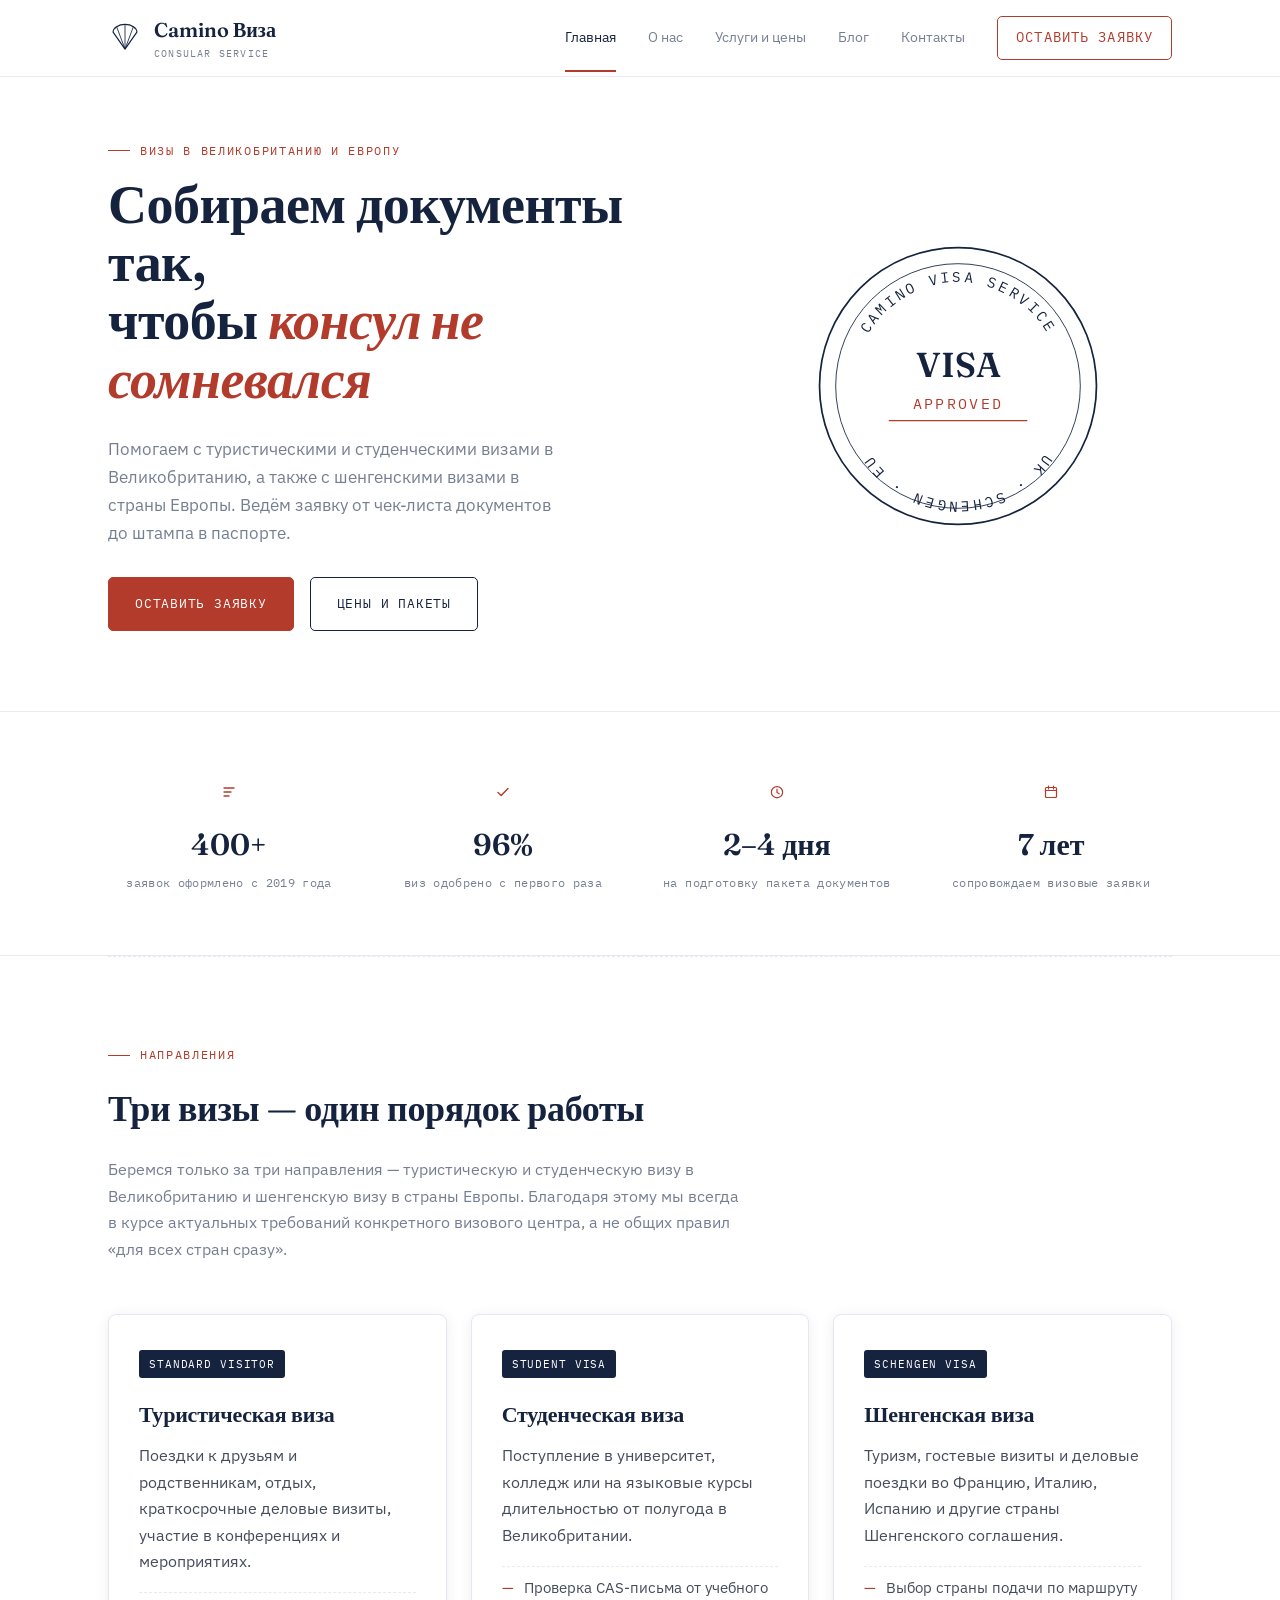
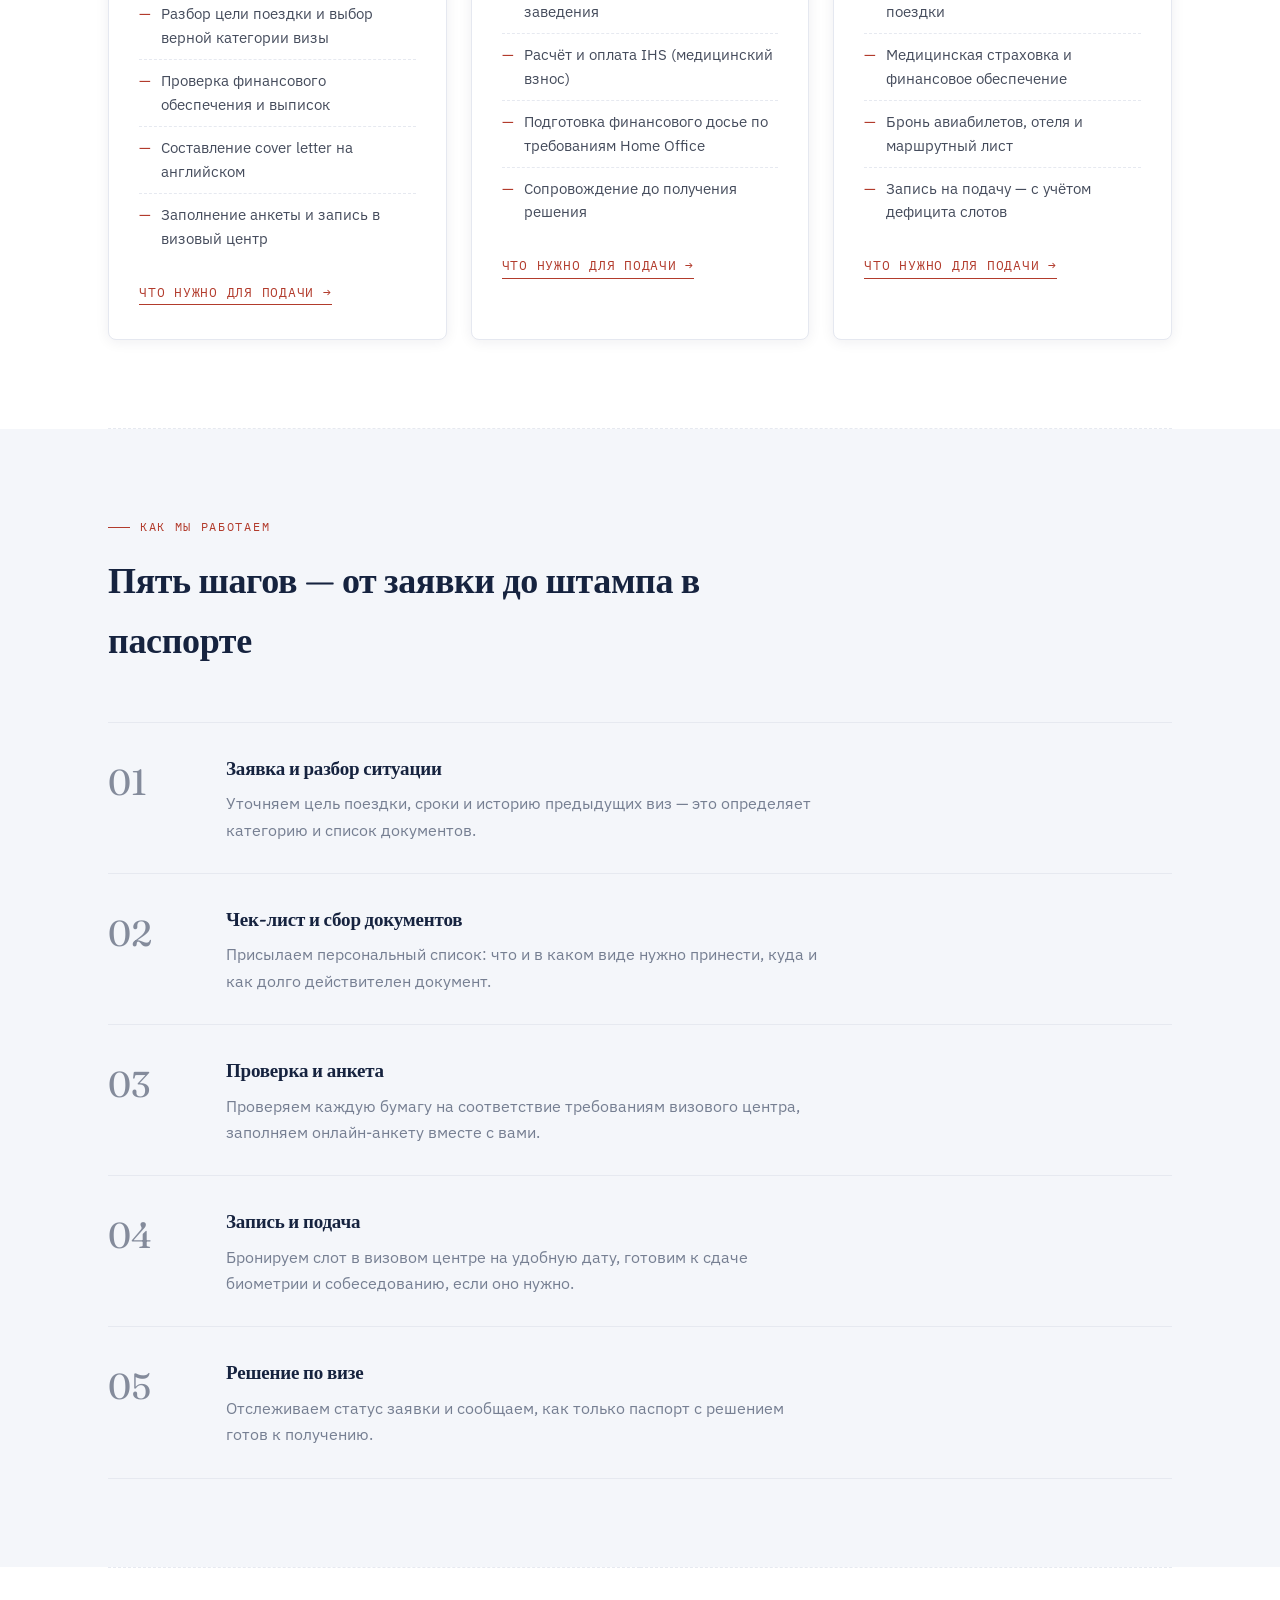
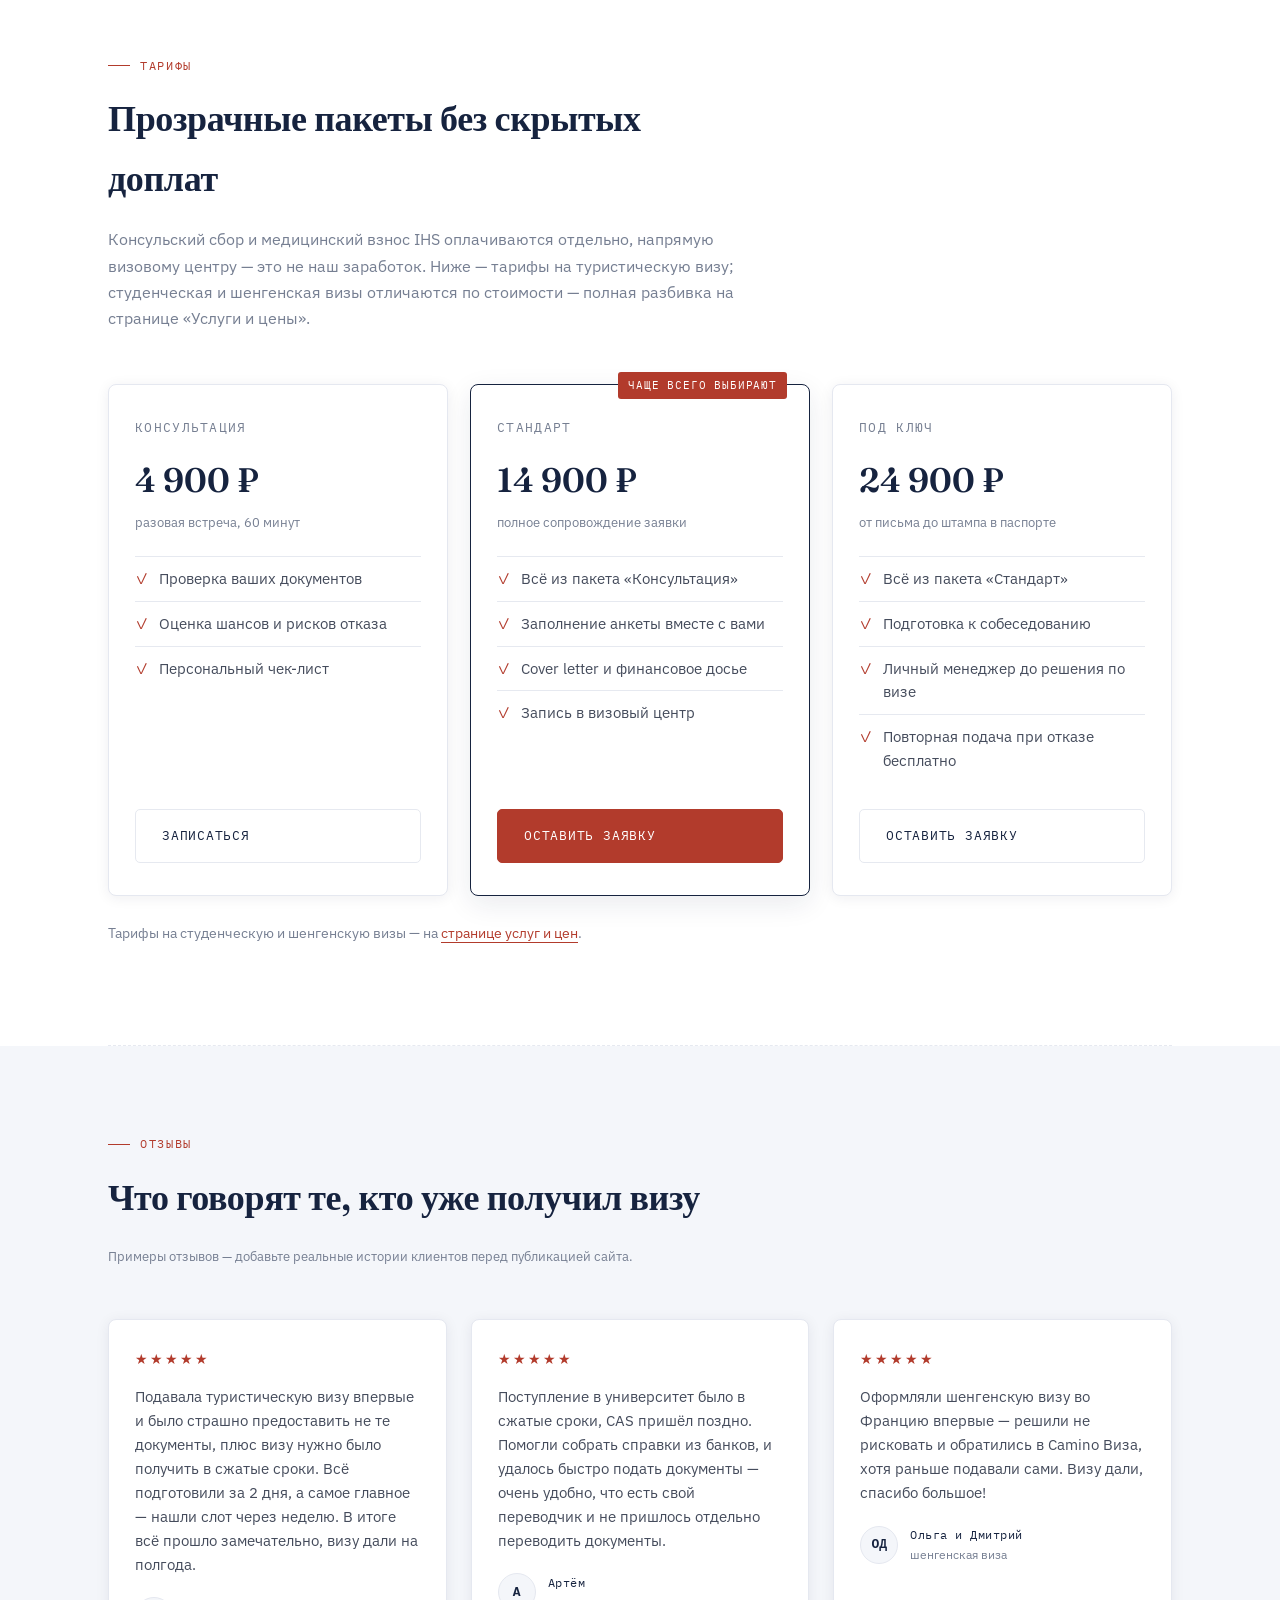
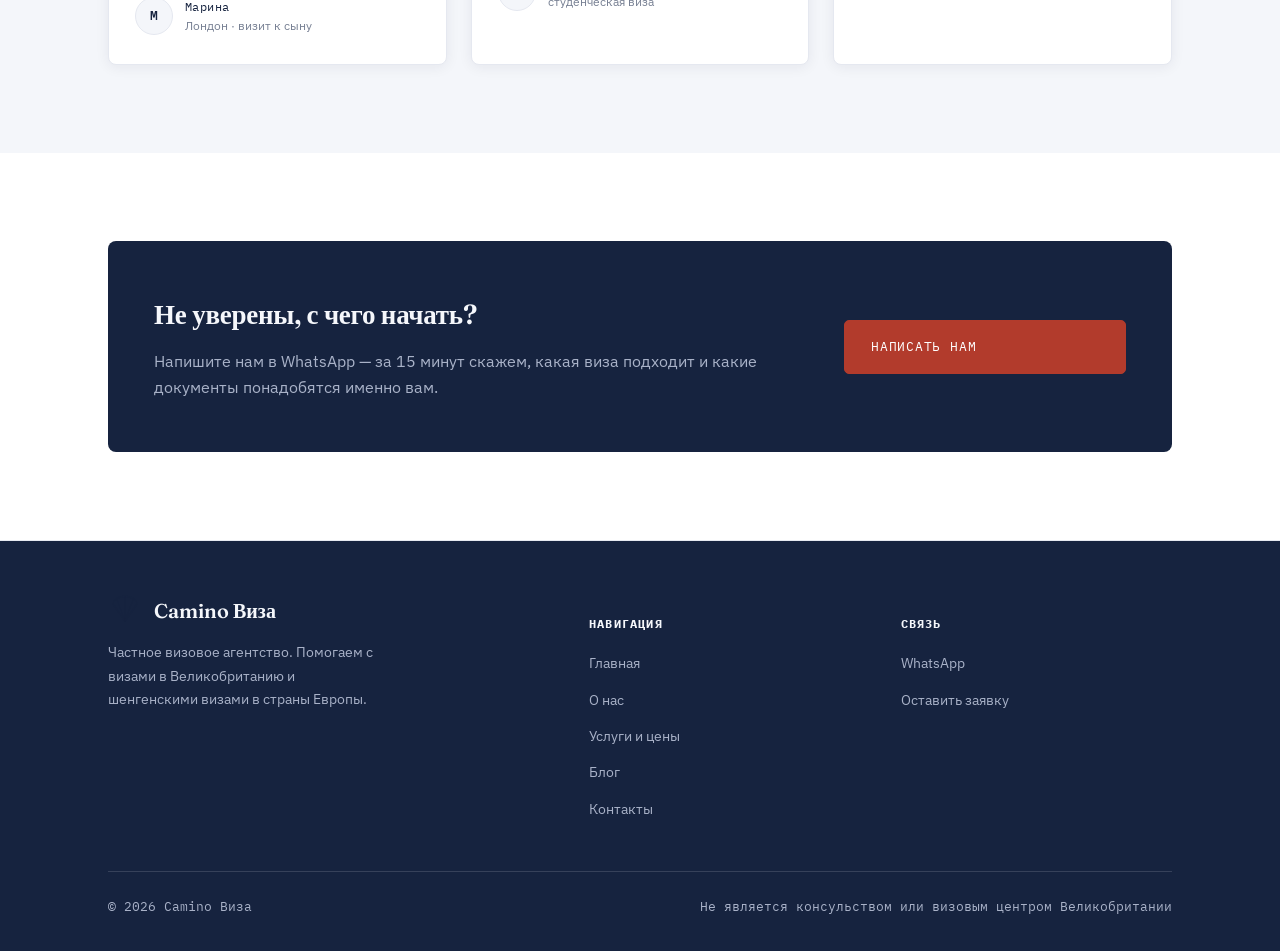
==== commit 7a732f85: "Add files via upload" ====
--- a/index.html
+++ b/index.html
@@ -18,10 +18,10 @@
   <div class="container">
     <a href="index.html" class="brand">
       <svg class="mark" viewBox="0 0 40 40" fill="none" xmlns="http://www.w3.org/2000/svg">
-        <path d="M20 33 L6 13 A14 9 0 0 1 34 13 Z" stroke="#b8934a" stroke-width="1.4" stroke-linejoin="round"/>
-        <path d="M20 33 L10.1 6.6" stroke="#b8934a" stroke-width="1"/>
-        <path d="M20 33 L20 4" stroke="#b8934a" stroke-width="1"/>
-        <path d="M20 33 L29.9 6.6" stroke="#b8934a" stroke-width="1"/>
+        <path d="M20 33 L6 13 A14 9 0 0 1 34 13 Z" stroke="#16233f" stroke-width="1.4" stroke-linejoin="round"/>
+        <path d="M20 33 L10.1 6.6" stroke="#16233f" stroke-width="1"/>
+        <path d="M20 33 L20 4" stroke="#16233f" stroke-width="1"/>
+        <path d="M20 33 L29.9 6.6" stroke="#16233f" stroke-width="1"/>
       </svg>
       <span>Camino Виза<small>Consular Service</small></span>
     </a>
@@ -50,41 +50,47 @@
     </div>
     <div class="hero-stamp-wrap">
       <svg class="stamp stamp-ring" viewBox="0 0 260 260" xmlns="http://www.w3.org/2000/svg">
-        <circle cx="130" cy="130" r="120" fill="none" stroke="#b8934a" stroke-width="2"/>
-        <circle cx="130" cy="130" r="106" fill="none" stroke="#b8934a" stroke-width="1"/>
+        <circle cx="130" cy="130" r="120" fill="none" stroke="#16233f" stroke-width="1.5"/>
+        <circle cx="130" cy="130" r="106" fill="none" stroke="#16233f" stroke-width="0.75"/>
         <path id="topArc" d="M 40 130 A 90 90 0 0 1 220 130" fill="none"/>
         <path id="botArc" d="M 220 140 A 90 90 0 0 1 40 140" fill="none"/>
-        <text font-family="IBM Plex Mono, monospace" font-size="12.5" letter-spacing="3" fill="#d7b878">
+        <text font-family="IBM Plex Mono, monospace" font-size="12.5" letter-spacing="3" fill="#16233f">
           <textPath href="#topArc" startOffset="50%" text-anchor="middle">CAMINO VISA SERVICE</textPath>
         </text>
-        <text font-family="IBM Plex Mono, monospace" font-size="12.5" letter-spacing="3" fill="#d7b878">
+        <text font-family="IBM Plex Mono, monospace" font-size="12.5" letter-spacing="3" fill="#16233f">
           <textPath href="#botArc" startOffset="50%" text-anchor="middle">UK · SCHENGEN · EU</textPath>
         </text>
-        <text x="130" y="122" font-family="Fraunces, serif" font-size="30" fill="#f1ece0" text-anchor="middle" font-weight="600">VISA</text>
-        <text x="130" y="150" font-family="IBM Plex Mono, monospace" font-size="13" fill="#9c3b2e" text-anchor="middle" letter-spacing="2">APPROVED</text>
-        <line x1="70" y1="160" x2="190" y2="160" stroke="#9c3b2e" stroke-width="1"/>
+        <text x="130" y="122" font-family="Fraunces, serif" font-size="30" fill="#16233f" text-anchor="middle" font-weight="600">VISA</text>
+        <text x="130" y="150" font-family="IBM Plex Mono, monospace" font-size="13" fill="#b23b2c" text-anchor="middle" letter-spacing="2">APPROVED</text>
+        <line x1="70" y1="160" x2="190" y2="160" stroke="#b23b2c" stroke-width="1"/>
       </svg>
     </div>
   </div>
 </section>
 
-<section class="trust-bar">
-  <div class="container">
-    <div class="trust-item">
-      <span class="trust-num">400+</span>
-      <span class="trust-label">заявок оформлено</span>
-    </div>
-    <div class="trust-item">
-      <span class="trust-num">94%</span>
-      <span class="trust-label">виз одобрено с первого раза</span>
-    </div>
-    <div class="trust-item">
-      <span class="trust-num">2–4</span>
-      <span class="trust-label">дня на подготовку пакета</span>
-    </div>
-    <div class="trust-item">
-      <span class="trust-num">7</span>
-      <span class="trust-label">лет на визовом рынке</span>
+<section class="section" style="padding:64px 0;border-bottom:1px solid var(--line);">
+  <div class="container">
+    <div class="stat-grid">
+      <div class="stat-card">
+        <div class="stat-icon"><svg width="16" height="16" viewBox="0 0 16 16" fill="none"><path d="M3 4h10M3 8h7M3 12h5" stroke="currentColor" stroke-width="1.3" stroke-linecap="round"/></svg></div>
+        <span class="stat-num">400+</span>
+        <div class="stat-label">заявок оформлено с 2019 года</div>
+      </div>
+      <div class="stat-card">
+        <div class="stat-icon"><svg width="16" height="16" viewBox="0 0 16 16" fill="none"><path d="M3 8.5L6.2 11.5L13 4.5" stroke="currentColor" stroke-width="1.4" stroke-linecap="round" stroke-linejoin="round"/></svg></div>
+        <span class="stat-num">96%</span>
+        <div class="stat-label">виз одобрено с первого раза</div>
+      </div>
+      <div class="stat-card">
+        <div class="stat-icon"><svg width="16" height="16" viewBox="0 0 16 16" fill="none"><circle cx="8" cy="8.2" r="5.6" stroke="currentColor" stroke-width="1.2"/><path d="M8 5.2v3.2l2.2 1.3" stroke="currentColor" stroke-width="1.2" stroke-linecap="round"/></svg></div>
+        <span class="stat-num">2–4 дня</span>
+        <div class="stat-label">на подготовку пакета документов</div>
+      </div>
+      <div class="stat-card">
+        <div class="stat-icon"><svg width="16" height="16" viewBox="0 0 16 16" fill="none"><rect x="2.5" y="3.5" width="11" height="10" rx="1" stroke="currentColor" stroke-width="1.2"/><path d="M2.5 6.5h11M5.5 2v3M10.5 2v3" stroke="currentColor" stroke-width="1.2" stroke-linecap="round"/></svg></div>
+        <span class="stat-num">7 лет</span>
+        <div class="stat-label">сопровождаем визовые заявки</div>
+      </div>
     </div>
   </div>
 </section>
@@ -96,7 +102,7 @@
     <div class="section-head">
       <div class="eyebrow">Направления</div>
       <h2>Три визы — один порядок работы</h2>
-      <p>Работаем прицельно с тремя типами виз: туристической и студенческой в Великобританию и шенгенской в страны Европы. Это позволяет держать под рукой актуальные требования каждого визового центра и не путать чек-листы между странами.</p>
+      <p>Беремся только за три направления — туристическую и студенческую визу в Великобританию и шенгенскую визу в страны Европы. Благодаря этому мы всегда в курсе актуальных требований конкретного визового центра, а не общих правил «для всех стран сразу».</p>
     </div>
     <div class="cards-grid">
       <div class="doc-card" data-code="STD/TOUR">
@@ -234,7 +240,7 @@
         <a href="contacts.html" class="btn btn-ghost">Оставить заявку</a>
       </div>
     </div>
-    <p style="margin-top:26px;font-size:13.5px;color:var(--text-muted);">Тарифы на студенческую и шенгенскую визы — на <a href="services.html#pricing" style="color:var(--gold-light);border-bottom:1px solid var(--gold-light);">странице услуг и цен</a>.</p>
+    <p style="margin-top:26px;font-size:13.5px;color:var(--text-muted);">Тарифы на студенческую и шенгенскую визы — на <a href="services.html#pricing" style="color:var(--red);border-bottom:1px solid var(--red);">странице услуг и цен</a>.</p>
   </div>
 </section>
 
@@ -250,18 +256,36 @@
     <div class="review-grid">
       <div class="review-card">
         <div class="review-stars">★★★★★</div>
-        <p class="review-text">Подавала туристическую визу впервые и боялась запутаться в документах. Мне прислали чек-лист под мою ситуацию, всё проверили перед подачей — визу одобрили за 9 дней.</p>
-        <div class="review-name">Марина, Лондон / визит к сыну</div>
+        <p class="review-text">Подавала туристическую визу впервые и было страшно предоставить не те документы, плюс визу нужно было получить в сжатые сроки. Всё подготовили за 2 дня, а самое главное — нашли слот через неделю. В итоге всё прошло замечательно, визу дали на полгода.</p>
+        <div class="review-person">
+          <div class="review-avatar">М</div>
+          <div>
+            <div class="review-name">Марина</div>
+            <div class="review-sub">Лондон · визит к сыну</div>
+          </div>
+        </div>
       </div>
       <div class="review-card">
         <div class="review-stars">★★★★★</div>
-        <p class="review-text">Поступление в университет было в сжатые сроки, CAS пришёл поздно. Помогли собрать финансовое досье за два дня и записаться в ближайший визовый центр.</p>
-        <div class="review-name">Артём, студенческая виза</div>
+        <p class="review-text">Поступление в университет было в сжатые сроки, CAS пришёл поздно. Помогли собрать справки из банков, и удалось быстро подать документы — очень удобно, что есть свой переводчик и не пришлось отдельно переводить документы.</p>
+        <div class="review-person">
+          <div class="review-avatar">А</div>
+          <div>
+            <div class="review-name">Артём</div>
+            <div class="review-sub">студенческая виза</div>
+          </div>
+        </div>
       </div>
       <div class="review-card">
         <div class="review-stars">★★★★★</div>
-        <p class="review-text">Оформляли шенгенскую визу во Францию впервые, самим было страшно разбираться со страховкой и маршрутным листом. Собрали пакет за три дня, записали в ближайший визовый центр — визу дали на год.</p>
-        <div class="review-name">Ольга и Дмитрий, шенгенская виза</div>
+        <p class="review-text">Оформляли шенгенскую визу во Францию впервые — решили не рисковать и обратились в Camino Виза, хотя раньше подавали сами. Визу дали, спасибо большое!</p>
+        <div class="review-person">
+          <div class="review-avatar">ОД</div>
+          <div>
+            <div class="review-name">Ольга и Дмитрий</div>
+            <div class="review-sub">шенгенская виза</div>
+          </div>
+        </div>
       </div>
     </div>
   </div>
@@ -285,14 +309,14 @@
       <div>
         <div class="brand" style="margin-bottom:14px;">
           <svg class="mark" viewBox="0 0 40 40" fill="none" xmlns="http://www.w3.org/2000/svg" width="30" height="30">
-            <path d="M20 33 L6 13 A14 9 0 0 1 34 13 Z" stroke="#b8934a" stroke-width="1.4" stroke-linejoin="round"/>
-            <path d="M20 33 L10.1 6.6" stroke="#b8934a" stroke-width="1"/>
-            <path d="M20 33 L20 4" stroke="#b8934a" stroke-width="1"/>
-            <path d="M20 33 L29.9 6.6" stroke="#b8934a" stroke-width="1"/>
+            <path d="M20 33 L6 13 A14 9 0 0 1 34 13 Z" stroke="#16233f" stroke-width="1.4" stroke-linejoin="round"/>
+            <path d="M20 33 L10.1 6.6" stroke="#16233f" stroke-width="1"/>
+            <path d="M20 33 L20 4" stroke="#16233f" stroke-width="1"/>
+            <path d="M20 33 L29.9 6.6" stroke="#16233f" stroke-width="1"/>
           </svg>
           <span>Camino Виза</span>
         </div>
-        <p style="color:var(--text-muted);font-size:14px;max-width:34ch;">Частное визовое агентство. Помогаем с визами в Великобританию и шенгенскими визами в страны Европы.</p>
+        <p style="color:var(--on-dark-muted);font-size:14px;max-width:34ch;">Частное визовое агентство. Помогаем с визами в Великобританию и шенгенскими визами в страны Европы.</p>
       </div>
       <div>
         <h5>Навигация</h5>
--- a/style.css
+++ b/style.css
@@ -1,32 +1,37 @@
 @import url('https://fonts.googleapis.com/css2?family=Fraunces:ital,opsz,wght@0,9..144,400;0,9..144,500;0,9..144,600;0,9..144,700;1,9..144,500&family=IBM+Plex+Sans:wght@400;500;600;700&family=IBM+Plex+Mono:wght@400;500;600&display=swap');
 
 :root{
-  --ink: #16233f;
-  --ink-2: #1c2c50;
-  --ink-3: #223662;
-  --paper: #f1ece0;
-  --paper-2: #e6dcc7;
-  --gold: #b8934a;
-  --gold-light: #d7b878;
-  --red: #9c3b2e;
-  --red-light: #b85041;
-  --text-dark: #201d16;
-  --text-light: #f1ece0;
-  --text-muted: #a9b3cc;
-  --line: rgba(241,236,224,0.16);
-  --radius: 2px;
+  --bg: #ffffff;
+  --bg-alt: #f4f6fa;
+  --navy: #16233f;
+  --navy-soft: #24365c;
+  --card: #ffffff;
+  --card-border: #e5e8f0;
+  --red: #b23b2c;
+  --red-light: #c9503f;
+  --text-dark: #1a2233;
+  --text-body: #454c5c;
+  --text-muted: #767f92;
+  --line: #e6e9f0;
+  --on-dark-text: #f5f7fb;
+  --on-dark-muted: #a9b2c8;
+  --on-dark-line: rgba(245,247,251,0.14);
+  --radius: 8px;
+  --radius-sm: 5px;
   --max: 1120px;
+  --shadow: 0 2px 14px rgba(22,35,63,0.07);
+  --shadow-md: 0 8px 28px rgba(22,35,63,0.09);
 }
 
 *,*::before,*::after{box-sizing:border-box;}
 html{scroll-behavior:smooth;}
 body{
   margin:0;
-  background:var(--ink);
-  color:var(--text-light);
+  background:var(--bg);
+  color:var(--text-body);
   font-family:'IBM Plex Sans', sans-serif;
   font-size:16px;
-  line-height:1.6;
+  line-height:1.65;
   -webkit-font-smoothing:antialiased;
 }
 h1,h2,h3,h4{
@@ -34,7 +39,7 @@
   margin:0 0 .5em;
   font-weight:600;
   letter-spacing:-0.01em;
-  color:var(--text-light);
+  color:var(--navy);
 }
 p{margin:0 0 1em;}
 a{color:inherit;text-decoration:none;}
@@ -46,7 +51,7 @@
   font-size:12px;
   letter-spacing:.14em;
   text-transform:uppercase;
-  color:var(--gold-light);
+  color:var(--red);
   display:flex;
   align-items:center;
   gap:10px;
@@ -54,14 +59,14 @@
 }
 .eyebrow::before{
   content:"";
-  width:22px;height:1px;background:var(--gold);
+  width:22px;height:1px;background:var(--red);
   display:inline-block;
 }
 
 /* ---------- header ---------- */
 .site-header{
   position:sticky;top:0;z-index:50;
-  background:rgba(22,35,63,0.92);
+  background:rgba(255,255,255,0.92);
   backdrop-filter:blur(6px);
   border-bottom:1px solid var(--line);
 }
@@ -74,7 +79,7 @@
   font-family:'Fraunces', serif;
   font-weight:600;
   font-size:20px;
-  color:var(--text-light);
+  color:var(--navy);
 }
 .brand .mark{width:34px;height:34px;flex:none;}
 .brand small{
@@ -86,31 +91,31 @@
   color:var(--text-muted);
   font-weight:400;
 }
-.nav{display:flex;align-items:center;gap:36px;}
+.nav{display:flex;align-items:center;gap:32px;}
 .nav a{
   font-size:14px;
   color:var(--text-muted);
   transition:color .2s;
   position:relative;
 }
-.nav a:hover, .nav a.active{color:var(--text-light);}
+.nav a:hover, .nav a.active{color:var(--navy);}
 .nav a.active::after{
   content:"";
   position:absolute;left:0;right:0;bottom:-22px;
-  height:2px;background:var(--gold);
+  height:2px;background:var(--red);
 }
 .nav-cta{
   font-family:'IBM Plex Mono', monospace;
   font-size:12px;
   letter-spacing:.08em;
   text-transform:uppercase;
-  border:1px solid var(--gold);
-  color:var(--gold-light) !important;
+  border:1px solid var(--red);
+  color:var(--red) !important;
   padding:9px 18px;
-  border-radius:var(--radius);
-}
-.nav-cta:hover{background:var(--gold);color:var(--ink) !important;}
-.burger{display:none;background:none;border:0;color:var(--text-light);font-size:24px;cursor:pointer;}
+  border-radius:var(--radius-sm);
+}
+.nav-cta:hover{background:var(--red);color:#fff !important;}
+.burger{display:none;background:none;border:0;color:var(--navy);font-size:24px;cursor:pointer;}
 
 /* ---------- buttons ---------- */
 .btn{
@@ -118,21 +123,21 @@
   font-family:'IBM Plex Mono', monospace;
   font-size:13px;letter-spacing:.06em;text-transform:uppercase;
   padding:15px 26px;
-  border-radius:var(--radius);
+  border-radius:var(--radius-sm);
   border:1px solid transparent;
   cursor:pointer;
   transition:all .2s;
 }
-.btn-primary{background:var(--red);color:var(--text-light);border-color:var(--red);}
+.btn-primary{background:var(--red);color:#fff;border-color:var(--red);}
 .btn-primary:hover{background:var(--red-light);border-color:var(--red-light);}
-.btn-outline{border-color:var(--gold);color:var(--gold-light);}
-.btn-outline:hover{background:var(--gold);color:var(--ink);}
-.btn-ghost{color:var(--text-light);border-color:var(--line);}
-.btn-ghost:hover{border-color:var(--text-light);}
+.btn-outline{border-color:var(--navy);color:var(--navy);}
+.btn-outline:hover{background:var(--navy);color:#fff;}
+.btn-ghost{color:var(--navy);border-color:var(--line);}
+.btn-ghost:hover{border-color:var(--navy);}
 
 /* ---------- hero ---------- */
 .hero{
-  padding:74px 0 96px;
+  padding:64px 0 80px;
   position:relative;
   overflow:hidden;
   border-bottom:1px solid var(--line);
@@ -144,12 +149,12 @@
   align-items:center;
 }
 .hero h1{
-  font-size:clamp(34px,4.6vw,58px);
-  line-height:1.05;
+  font-size:clamp(32px,4.4vw,54px);
+  line-height:1.08;
 }
 .hero h1 em{
   font-style:italic;
-  color:var(--gold-light);
+  color:var(--red);
 }
 .hero .lede{
   font-size:17px;
@@ -162,49 +167,71 @@
   position:relative;
   display:flex;align-items:center;justify-content:center;
 }
-.stamp{width:min(320px,100%);}
-.stamp-ring{animation:none;}
+.stamp{width:min(300px,100%);}
 @media (prefers-reduced-motion: no-preference){
   .stamp-ring{
-    animation: stamp-in .9s cubic-bezier(.2,.9,.25,1) both;
-    animation-delay:.15s;
+    animation: stamp-in .7s ease-out both;
+    animation-delay:.1s;
   }
   @keyframes stamp-in{
-    0%{transform:scale(1.9) rotate(-14deg);opacity:0;}
-    60%{opacity:1;}
-    100%{transform:scale(1) rotate(-8deg);opacity:1;}
+    0%{transform:scale(1.06);opacity:0;}
+    100%{transform:scale(1);opacity:1;}
   }
 }
 
-/* trust bar */
+/* trust stats (simple, icon-topped) */
+.stat-grid{
+  display:grid;grid-template-columns:repeat(4,1fr);gap:32px;
+}
+.stat-card{text-align:center;}
+.stat-icon{
+  width:32px;height:32px;margin:0 auto 12px;
+  display:flex;align-items:center;justify-content:center;
+  color:var(--red);
+}
+.stat-num{
+  font-family:'Fraunces', serif;
+  font-size:30px;font-weight:600;color:var(--navy);
+  display:block;margin-bottom:6px;
+}
+.stat-label{
+  font-family:'IBM Plex Mono', monospace;
+  font-size:11.5px;letter-spacing:.03em;
+  color:var(--text-muted);line-height:1.4;
+}
+
+/* trust stats (bordered card variant, used where a heavier look is wanted) */
 .trust-bar{
+  padding:60px 0;
+  background:var(--bg-alt);
   border-bottom:1px solid var(--line);
-  background:var(--ink-2);
-}
-.trust-bar .container{
-  display:grid;grid-template-columns:repeat(4,1fr);
-  padding:34px 28px;
-}
-.trust-item{
+}
+.trust-grid{
+  display:grid;grid-template-columns:repeat(4,1fr);gap:20px;
+}
+.trust-card{
+  background:var(--card);
+  border:1px solid var(--card-border);
+  border-radius:var(--radius);
+  box-shadow:var(--shadow);
+  padding:28px 18px;
   text-align:center;
-  border-left:1px solid var(--line);
-  padding:0 12px;
-}
-.trust-item:first-child{border-left:none;}
+}
+.trust-icon{width:30px;height:30px;margin:0 auto 14px;color:var(--red);}
 .trust-num{
   font-family:'Fraunces', serif;
-  font-size:34px;font-weight:600;color:var(--gold-light);
-  display:block;
+  font-size:32px;font-weight:600;color:var(--navy);
+  display:block;margin-bottom:4px;
 }
 .trust-label{
   font-family:'IBM Plex Mono', monospace;
-  font-size:11px;letter-spacing:.06em;text-transform:uppercase;
+  font-size:11px;letter-spacing:.05em;text-transform:uppercase;
   color:var(--text-muted);
 }
 
-/* ---------- perforated divider ---------- */
+/* ---------- divider ---------- */
 .perf{
-  display:flex;align-items:center;gap:8px;
+  display:flex;align-items:center;
   padding:0 28px;
   max-width:var(--max);margin:0 auto;
 }
@@ -212,52 +239,46 @@
   content:"";flex:1;height:0;
   border-top:1px dashed var(--line);
 }
-.perf-dot{width:6px;height:6px;border-radius:50%;background:var(--line);}
+.perf-dot{display:none;}
 
 /* ---------- section ---------- */
-.section{padding:96px 0;}
+.section{padding:88px 0;}
 .section-head{
   max-width:640px;
-  margin-bottom:56px;
-}
-.section-head h2{font-size:clamp(26px,3.4vw,38px);}
+  margin-bottom:52px;
+}
+.section-head h2{font-size:clamp(26px,3.4vw,36px);}
 .section-head p{color:var(--text-muted);font-size:16px;}
-.section-alt{background:var(--ink-2);}
+.section-alt{background:var(--bg-alt);}
 
 /* ---------- services cards ---------- */
 .cards-grid{
-  display:grid;grid-template-columns:repeat(auto-fit, minmax(300px,1fr));gap:28px;
+  display:grid;grid-template-columns:repeat(auto-fit, minmax(300px,1fr));gap:24px;
 }
 .doc-card{
-  background:var(--paper);
-  color:var(--text-dark);
+  background:var(--card);
+  color:var(--text-body);
   border-radius:var(--radius);
-  padding:38px 34px;
+  padding:34px 30px;
   position:relative;
-  border:1px solid var(--paper-2);
-}
-.doc-card::before{
-  content:attr(data-code);
-  position:absolute;top:22px;right:26px;
-  font-family:'IBM Plex Mono', monospace;
-  font-size:11px;letter-spacing:.08em;
-  color:#8a7550;
-}
-.doc-card h3{color:var(--text-dark);font-size:24px;margin-bottom:10px;}
-.doc-card p{color:#4a4438;}
+  border:1px solid var(--card-border);
+  box-shadow:var(--shadow);
+}
+.doc-card h3{color:var(--navy);font-size:22px;margin-bottom:10px;}
+.doc-card p{color:var(--text-body);}
 .doc-card .tag{
   display:inline-block;
   font-family:'IBM Plex Mono', monospace;
   font-size:11px;letter-spacing:.08em;text-transform:uppercase;
-  background:var(--ink);color:var(--gold-light);
-  padding:5px 10px;border-radius:2px;
+  background:var(--navy);color:#fff;
+  padding:5px 10px;border-radius:3px;
   margin-bottom:18px;
 }
 .doc-card ul{margin:18px 0 0;padding:0;list-style:none;}
 .doc-card li{
   padding:9px 0;
-  border-top:1px dashed var(--paper-2);
-  font-size:14.5px;color:#3a3527;
+  border-top:1px dashed var(--line);
+  font-size:14.5px;color:var(--text-body);
   display:flex;gap:10px;
 }
 .doc-card li::before{content:"—";color:var(--red);flex:none;}
@@ -278,52 +299,64 @@
 }
 .process-num{
   font-family:'Fraunces', serif;
-  font-size:38px;color:var(--gold-light);opacity:.85;
-}
-.process-item h4{font-size:19px;margin-bottom:6px;}
+  font-size:36px;color:var(--navy);opacity:.5;
+}
+.process-item h4{font-size:19px;margin-bottom:6px;color:var(--navy);}
 .process-item p{color:var(--text-muted);margin:0;max-width:60ch;}
 
 /* ---------- pricing ---------- */
-.price-grid{display:grid;grid-template-columns:repeat(3,1fr);gap:24px;}
+.price-grid{display:grid;grid-template-columns:repeat(3,1fr);gap:22px;}
 .price-card{
-  border:1px solid var(--line);
+  background:var(--card);
+  border:1px solid var(--card-border);
   border-radius:var(--radius);
-  padding:34px 28px;
+  box-shadow:var(--shadow);
+  padding:32px 26px;
   display:flex;flex-direction:column;
   position:relative;
 }
 .price-card.featured{
-  border-color:var(--gold);
-  background:linear-gradient(180deg, rgba(184,147,74,0.09), transparent 40%);
+  border-color:var(--navy);
+  box-shadow:var(--shadow-md);
 }
 .price-card .seal{
-  position:absolute;top:-14px;right:24px;
+  position:absolute;top:-13px;right:22px;
   font-family:'IBM Plex Mono', monospace;
   font-size:10.5px;letter-spacing:.08em;text-transform:uppercase;
-  background:var(--red);color:var(--text-light);
-  padding:5px 10px;border-radius:2px;
-}
-.price-name{font-family:'IBM Plex Mono', monospace;font-size:13px;letter-spacing:.1em;text-transform:uppercase;color:var(--gold-light);margin-bottom:14px;}
-.price-value{font-family:'Fraunces', serif;font-size:34px;font-weight:600;margin-bottom:4px;white-space:nowrap;}
+  background:var(--red);color:#fff;
+  padding:5px 10px;border-radius:3px;
+}
+.price-name{font-family:'IBM Plex Mono', monospace;font-size:13px;letter-spacing:.1em;text-transform:uppercase;color:var(--text-muted);margin-bottom:14px;}
+.price-value{font-family:'Fraunces', serif;font-size:34px;font-weight:600;margin-bottom:4px;white-space:nowrap;color:var(--navy);}
 .price-value span{font-size:16px;font-family:'IBM Plex Sans';color:var(--text-muted);font-weight:400;}
 .price-note{font-size:13px;color:var(--text-muted);margin-bottom:22px;}
 .price-card ul{list-style:none;margin:0 0 26px;padding:0;flex:1;}
 .price-card li{
   padding:10px 0;border-top:1px solid var(--line);
-  font-size:14.5px;display:flex;gap:10px;color:var(--text-light);
-}
-.price-card li::before{content:"✓";color:var(--gold-light);flex:none;}
+  font-size:14.5px;display:flex;gap:10px;color:var(--text-body);
+}
+.price-card li::before{content:"✓";color:var(--red);flex:none;}
 
 /* ---------- reviews ---------- */
 .review-grid{display:grid;grid-template-columns:repeat(3,1fr);gap:24px;}
 .review-card{
-  background:var(--paper);color:var(--text-dark);
-  border-radius:var(--radius);padding:30px 28px;
-  border:1px solid var(--paper-2);
+  background:var(--card);color:var(--text-body);
+  border-radius:var(--radius);padding:28px 26px;
+  border:1px solid var(--card-border);
+  box-shadow:var(--shadow);
 }
 .review-stars{color:var(--red);letter-spacing:2px;margin-bottom:14px;font-size:14px;}
-.review-text{font-size:14.5px;color:#3a3527;margin-bottom:20px;}
-.review-name{font-family:'IBM Plex Mono', monospace;font-size:12px;letter-spacing:.06em;text-transform:uppercase;color:#6b5a37;}
+.review-text{font-size:14.5px;color:var(--text-body);margin-bottom:20px;}
+.review-person{display:flex;align-items:center;gap:12px;}
+.review-avatar{
+  width:38px;height:38px;border-radius:50%;flex:none;
+  display:flex;align-items:center;justify-content:center;
+  background:var(--bg-alt);color:var(--navy);
+  font-family:'IBM Plex Mono', monospace;font-size:13px;font-weight:600;
+  border:1px solid var(--card-border);
+}
+.review-name{font-family:'IBM Plex Mono', monospace;font-size:12px;letter-spacing:.04em;color:var(--navy);}
+.review-sub{font-size:12px;color:var(--text-muted);}
 
 /* ---------- faq ---------- */
 .faq-item{border-bottom:1px solid var(--line);}
@@ -331,30 +364,33 @@
   display:flex;justify-content:space-between;align-items:center;
   padding:22px 0;cursor:pointer;
   font-family:'Fraunces', serif;font-size:18px;
-}
-.faq-q .plus{font-family:'IBM Plex Mono', monospace;color:var(--gold-light);font-size:20px;transition:transform .2s;}
+  color:var(--navy);
+}
+.faq-q .plus{font-family:'IBM Plex Mono', monospace;color:var(--red);font-size:20px;transition:transform .2s;}
 .faq-item.open .plus{transform:rotate(45deg);}
 .faq-a{max-height:0;overflow:hidden;transition:max-height .25s ease;}
 .faq-a p{color:var(--text-muted);padding-bottom:20px;margin:0;max-width:64ch;}
 
-/* ---------- cta ---------- */
+/* ---------- cta (dark accent band) ---------- */
 .cta-block{
-  background:var(--ink-3);
-  border:1px solid var(--line);
+  background:var(--navy);
   border-radius:var(--radius);
-  padding:56px 48px;
+  padding:52px 46px;
   display:grid;grid-template-columns:1.4fr .6fr;
   gap:32px;align-items:center;
 }
-.cta-block h3{font-size:28px;margin-bottom:10px;}
-.cta-block p{color:var(--text-muted);margin:0;}
-
-/* ---------- footer ---------- */
+.cta-block h3{font-size:27px;margin-bottom:10px;color:var(--on-dark-text);}
+.cta-block p{color:var(--on-dark-muted);margin:0;}
+
+/* ---------- footer (dark accent band) ---------- */
 .site-footer{
   border-top:1px solid var(--line);
   padding:52px 0 34px;
-  background:var(--ink-2);
-}
+  background:var(--navy);
+  color:var(--on-dark-muted);
+}
+.site-footer .brand{color:var(--on-dark-text);}
+.site-footer .brand small{color:var(--on-dark-muted);}
 .footer-grid{
   display:grid;grid-template-columns:1.3fr .8fr .8fr;gap:40px;
   margin-bottom:40px;
@@ -362,34 +398,34 @@
 .footer-grid h5{
   font-family:'IBM Plex Mono', monospace;
   font-size:12px;letter-spacing:.1em;text-transform:uppercase;
-  color:var(--gold-light);margin-bottom:16px;
+  color:var(--on-dark-text);margin-bottom:16px;
 }
 .footer-grid ul{list-style:none;margin:0;padding:0;}
 .footer-grid li{margin-bottom:10px;}
-.footer-grid a{color:var(--text-muted);font-size:14px;}
-.footer-grid a:hover{color:var(--text-light);}
+.footer-grid a{color:var(--on-dark-muted);font-size:14px;}
+.footer-grid a:hover{color:var(--on-dark-text);}
 .footer-bottom{
-  border-top:1px solid var(--line);
+  border-top:1px solid var(--on-dark-line);
   padding-top:24px;
   display:flex;justify-content:space-between;
-  font-size:12.5px;color:var(--text-muted);
+  font-size:12.5px;color:var(--on-dark-muted);
   font-family:'IBM Plex Mono', monospace;
 }
 
 /* ---------- page hero (inner pages) ---------- */
 .page-hero{
-  padding:56px 0 64px;
+  padding:52px 0 60px;
   border-bottom:1px solid var(--line);
 }
-.page-hero h1{font-size:clamp(30px,4vw,46px);}
+.page-hero h1{font-size:clamp(30px,4vw,44px);}
 .page-hero p{color:var(--text-muted);max-width:60ch;font-size:16px;}
 
 /* ---------- checklist table (services page) ---------- */
-.visa-block{padding:80px 0;border-bottom:1px solid var(--line);}
-.visa-head{display:flex;align-items:baseline;gap:20px;margin-bottom:34px;flex-wrap:wrap;}
-.visa-head h2{font-size:32px;margin:0;}
+.visa-block{padding:72px 0;border-bottom:1px solid var(--line);}
+.visa-head{display:flex;align-items:baseline;gap:20px;margin-bottom:32px;flex-wrap:wrap;}
+.visa-head h2{font-size:30px;margin:0;}
 .visa-head .visa-code{
-  font-family:'IBM Plex Mono', monospace;color:var(--gold-light);font-size:13px;letter-spacing:.1em;
+  font-family:'IBM Plex Mono', monospace;color:var(--red);font-size:13px;letter-spacing:.06em;
 }
 .visa-columns{display:grid;grid-template-columns:1fr 1fr;gap:48px;}
 .visa-columns h4{
@@ -401,65 +437,68 @@
   display:flex;gap:12px;
   padding:12px 0;
   border-top:1px dashed var(--line);
-  font-size:14.5px;
+  font-size:14.5px;color:var(--text-body);
 }
 .checklist li::before{
   content:"";
   flex:none;width:16px;height:16px;margin-top:2px;
-  border:1px solid var(--gold);border-radius:2px;
+  border:1px solid var(--navy);border-radius:3px;
 }
 
 /* ---------- contact page ---------- */
 .contact-grid{display:grid;grid-template-columns:1fr 1fr;gap:56px;}
 .contact-card{
-  background:var(--paper);color:var(--text-dark);
-  border-radius:var(--radius);padding:40px;
-}
-.contact-card h3{color:var(--text-dark);}
+  background:var(--card);color:var(--text-body);
+  border-radius:var(--radius);padding:38px;
+  border:1px solid var(--card-border);
+  box-shadow:var(--shadow);
+}
+.contact-card h3{color:var(--navy);}
 .field{margin-bottom:18px;}
 .field label{
   display:block;font-family:'IBM Plex Mono', monospace;font-size:11.5px;
-  letter-spacing:.08em;text-transform:uppercase;color:#6b5a37;margin-bottom:7px;
+  letter-spacing:.08em;text-transform:uppercase;color:var(--text-muted);margin-bottom:7px;
 }
 .field input, .field select, .field textarea{
   width:100%;
-  border:1px solid var(--paper-2);
-  background:#fbf9f4;
+  border:1px solid var(--card-border);
+  background:var(--bg-alt);
   padding:12px 14px;
   font-family:'IBM Plex Sans', sans-serif;
   font-size:14.5px;
   color:var(--text-dark);
-  border-radius:2px;
+  border-radius:var(--radius-sm);
 }
 .field textarea{resize:vertical;min-height:96px;}
-.contact-note{font-size:12.5px;color:#6b5a37;margin-top:14px;}
+.contact-note{font-size:12.5px;color:var(--text-muted);margin-top:14px;}
 
 .contact-info-item{
   display:flex;gap:18px;padding:22px 0;border-top:1px solid var(--line);
 }
 .contact-info-item:first-child{border-top:none;}
 .contact-info-item .ico{
-  width:38px;height:38px;flex:none;border:1px solid var(--gold);border-radius:50%;
-  display:flex;align-items:center;justify-content:center;color:var(--gold-light);
+  width:38px;height:38px;flex:none;border:1px solid var(--navy);border-radius:50%;
+  display:flex;align-items:center;justify-content:center;color:var(--navy);
   font-family:'IBM Plex Mono', monospace;font-size:14px;
 }
-.contact-info-item h4{margin:0 0 4px;font-size:16px;}
+.contact-info-item h4{margin:0 0 4px;font-size:16px;color:var(--navy);}
 .contact-info-item p{margin:0;color:var(--text-muted);font-size:14px;}
 
 /* ---------- blog index ---------- */
-.blog-grid{display:grid;grid-template-columns:repeat(auto-fit, minmax(300px,1fr));gap:28px;}
+.blog-grid{display:grid;grid-template-columns:repeat(auto-fit, minmax(300px,1fr));gap:24px;}
 .blog-card{
-  background:var(--paper);color:var(--text-dark);
-  border-radius:var(--radius);padding:32px 30px;
-  border:1px solid var(--paper-2);
+  background:var(--card);color:var(--text-body);
+  border-radius:var(--radius);padding:30px 28px;
+  border:1px solid var(--card-border);
+  box-shadow:var(--shadow);
   display:flex;flex-direction:column;
 }
 .blog-card .blog-date{
   font-family:'IBM Plex Mono', monospace;font-size:11.5px;letter-spacing:.08em;text-transform:uppercase;
-  color:#8a7550;margin-bottom:14px;
-}
-.blog-card h3{color:var(--text-dark);font-size:21px;margin-bottom:10px;line-height:1.25;}
-.blog-card p{color:#4a4438;font-size:14.5px;flex:1;}
+  color:var(--red);margin-bottom:14px;
+}
+.blog-card h3{color:var(--navy);font-size:21px;margin-bottom:10px;line-height:1.25;}
+.blog-card p{color:var(--text-body);font-size:14.5px;flex:1;}
 .blog-card a.card-link{
   margin-top:6px;display:inline-flex;
   font-family:'IBM Plex Mono', monospace;font-size:12.5px;
@@ -473,7 +512,7 @@
   font-family:'IBM Plex Mono', monospace;font-size:12px;letter-spacing:.04em;
   color:var(--text-muted);margin-bottom:18px;
 }
-.breadcrumb a{color:var(--gold-light);}
+.breadcrumb a{color:var(--red);}
 .breadcrumb a:hover{text-decoration:underline;}
 
 /* ---------- long-form article ---------- */
@@ -484,42 +523,49 @@
   color:var(--text-muted);margin-bottom:24px;
 }
 .article-wrap{
-  background:var(--paper);color:var(--text-dark);
+  background:var(--card);color:var(--text-body);
+  border:1px solid var(--card-border);
+  box-shadow:var(--shadow);
   border-radius:var(--radius);
   padding:52px;
   max-width:820px;margin:0 auto;
 }
+.article-wrap.content-plain{
+  background:none;border:none;box-shadow:none;padding:0;max-width:720px;
+}
 .article-wrap h2{
-  color:var(--text-dark);font-size:26px;margin-top:1.6em;margin-bottom:.5em;
+  color:var(--navy);font-size:26px;margin-top:1.6em;margin-bottom:.5em;
 }
 .article-wrap h2:first-child{margin-top:0;}
-.article-wrap h3{color:var(--text-dark);font-size:19px;margin-top:1.4em;margin-bottom:.5em;}
-.article-wrap p{color:#3a3527;font-size:16px;margin-bottom:1.1em;}
-.article-wrap ul, .article-wrap ol{color:#3a3527;font-size:15.5px;padding-left:22px;margin-bottom:1.3em;}
+.article-wrap h3{color:var(--navy);font-size:19px;margin-top:1.4em;margin-bottom:.5em;}
+.article-wrap p{color:var(--text-body);font-size:16px;margin-bottom:1.1em;}
+.article-wrap ul, .article-wrap ol{color:var(--text-body);font-size:15.5px;padding-left:22px;margin-bottom:1.3em;}
 .article-wrap li{margin-bottom:8px;}
-.article-wrap strong{color:var(--text-dark);}
+.article-wrap strong{color:var(--navy);}
 .article-wrap .lead{
-  font-family:'Fraunces', serif;font-style:italic;font-size:19px;color:#4a4438;
-  border-left:2px solid var(--gold);padding-left:20px;margin-bottom:1.6em;
+  font-family:'Fraunces', serif;font-style:italic;font-size:19px;color:var(--text-dark);
+  border-left:2px solid var(--red);padding-left:20px;margin-bottom:1.6em;
 }
 .article-callout{
-  background:var(--ink);color:var(--text-light);
+  background:var(--navy);color:var(--on-dark-text);
   border-radius:var(--radius);padding:26px 28px;margin:1.8em 0;
 }
-.article-callout p{color:var(--text-muted);margin-bottom:14px;}
+.article-callout p{color:var(--on-dark-muted);margin-bottom:14px;}
 .article-callout a.btn{margin:0;}
-.article-divider{border:none;border-top:1px dashed var(--paper-2);margin:2em 0;}
+.article-divider{border:none;border-top:1px dashed var(--card-border);margin:2em 0;}
 .article-footer-nav{
   max-width:820px;margin:48px auto 0;
   display:flex;justify-content:space-between;gap:20px;flex-wrap:wrap;
 }
 
+/* ---------- responsive ---------- */
 @media (max-width:920px){
   .article-wrap{padding:32px 24px;}
+  .article-wrap.content-plain{padding:0;}
   .hero .container{grid-template-columns:1fr;}
   .hero-stamp-wrap{order:-1;max-width:200px;margin:0 auto;}
-  .trust-bar .container{grid-template-columns:repeat(2,1fr);row-gap:24px;}
-  .trust-item:nth-child(3){border-left:none;}
+  .trust-grid{grid-template-columns:repeat(2,1fr);}
+  .stat-grid{grid-template-columns:repeat(2,1fr);gap:24px;}
   .cards-grid{grid-template-columns:1fr;}
   .price-grid{grid-template-columns:1fr;}
   .review-grid{grid-template-columns:1fr;}
@@ -529,7 +575,7 @@
   .contact-grid{grid-template-columns:1fr;}
   .nav{
     position:fixed;top:76px;left:0;right:0;bottom:0;
-    background:var(--ink);
+    background:var(--bg);
     flex-direction:column;justify-content:flex-start;
     padding:36px 28px;gap:26px;
     transform:translateX(100%);
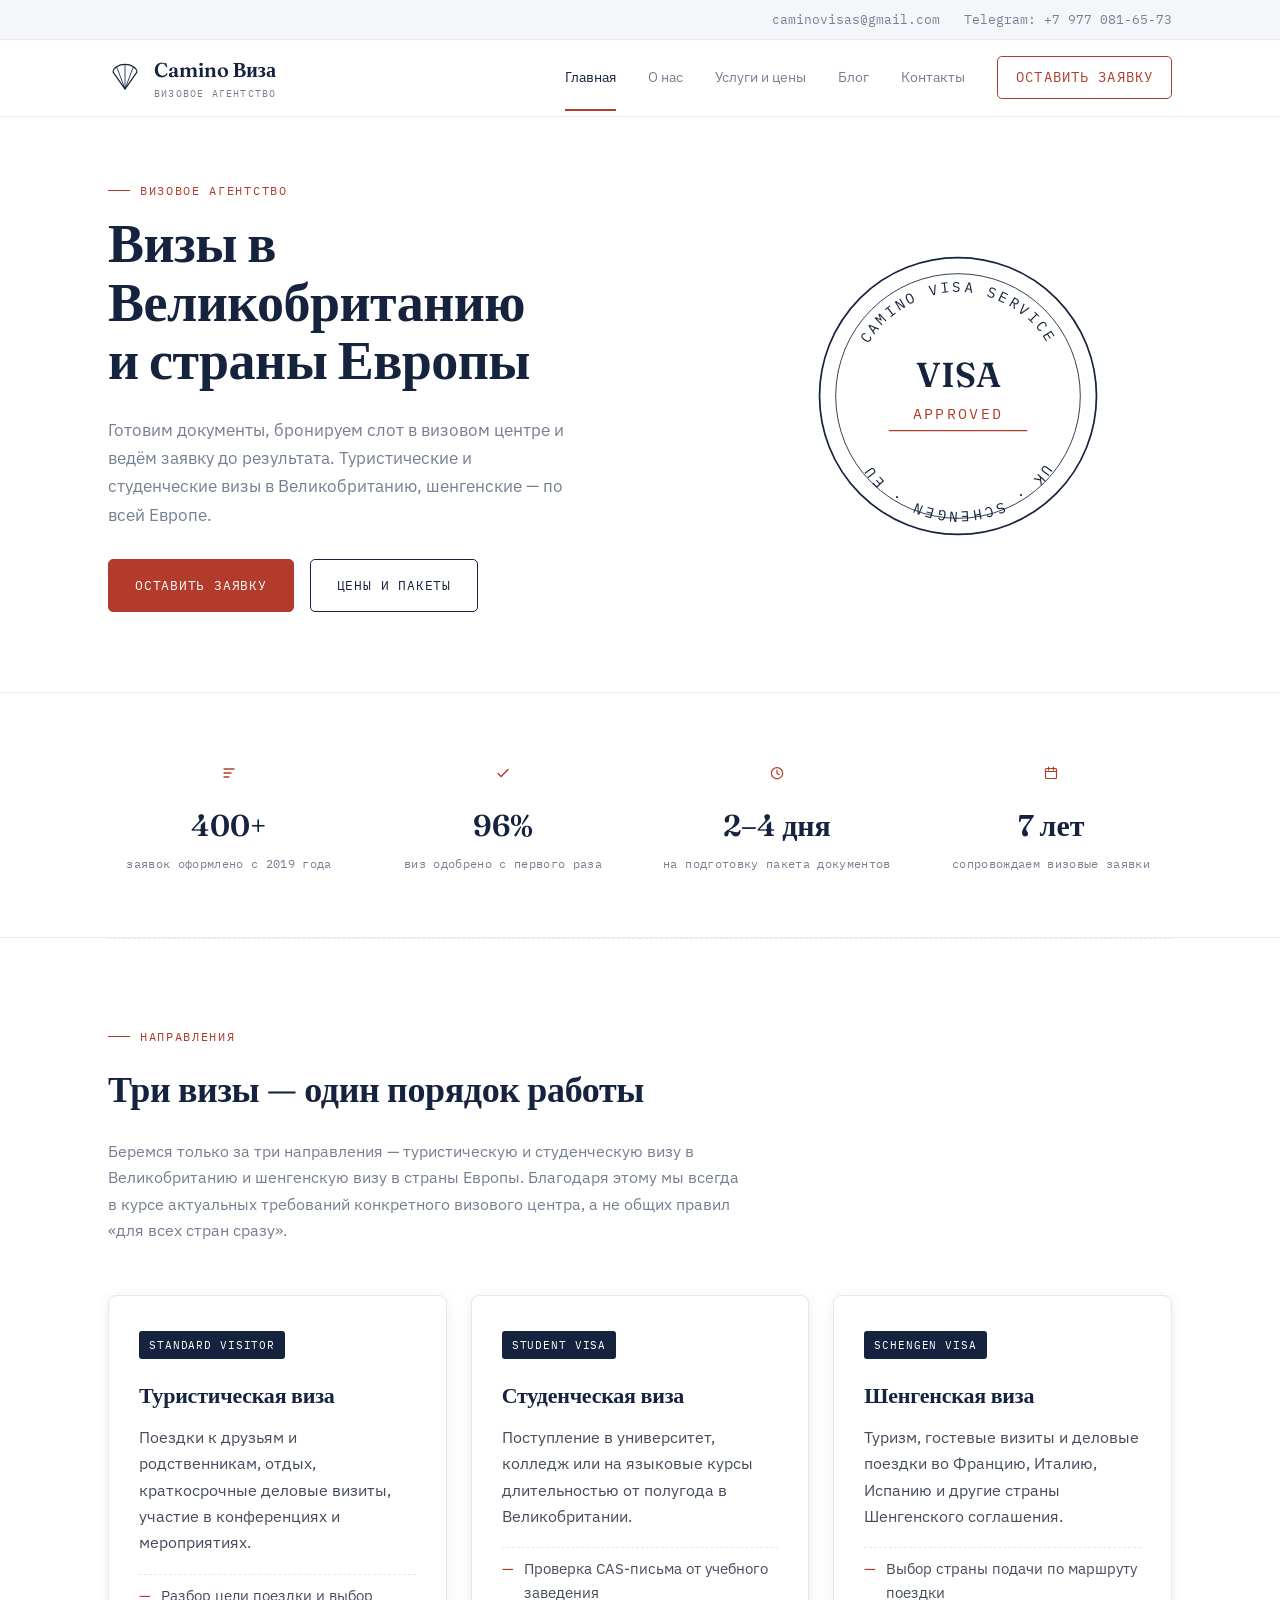
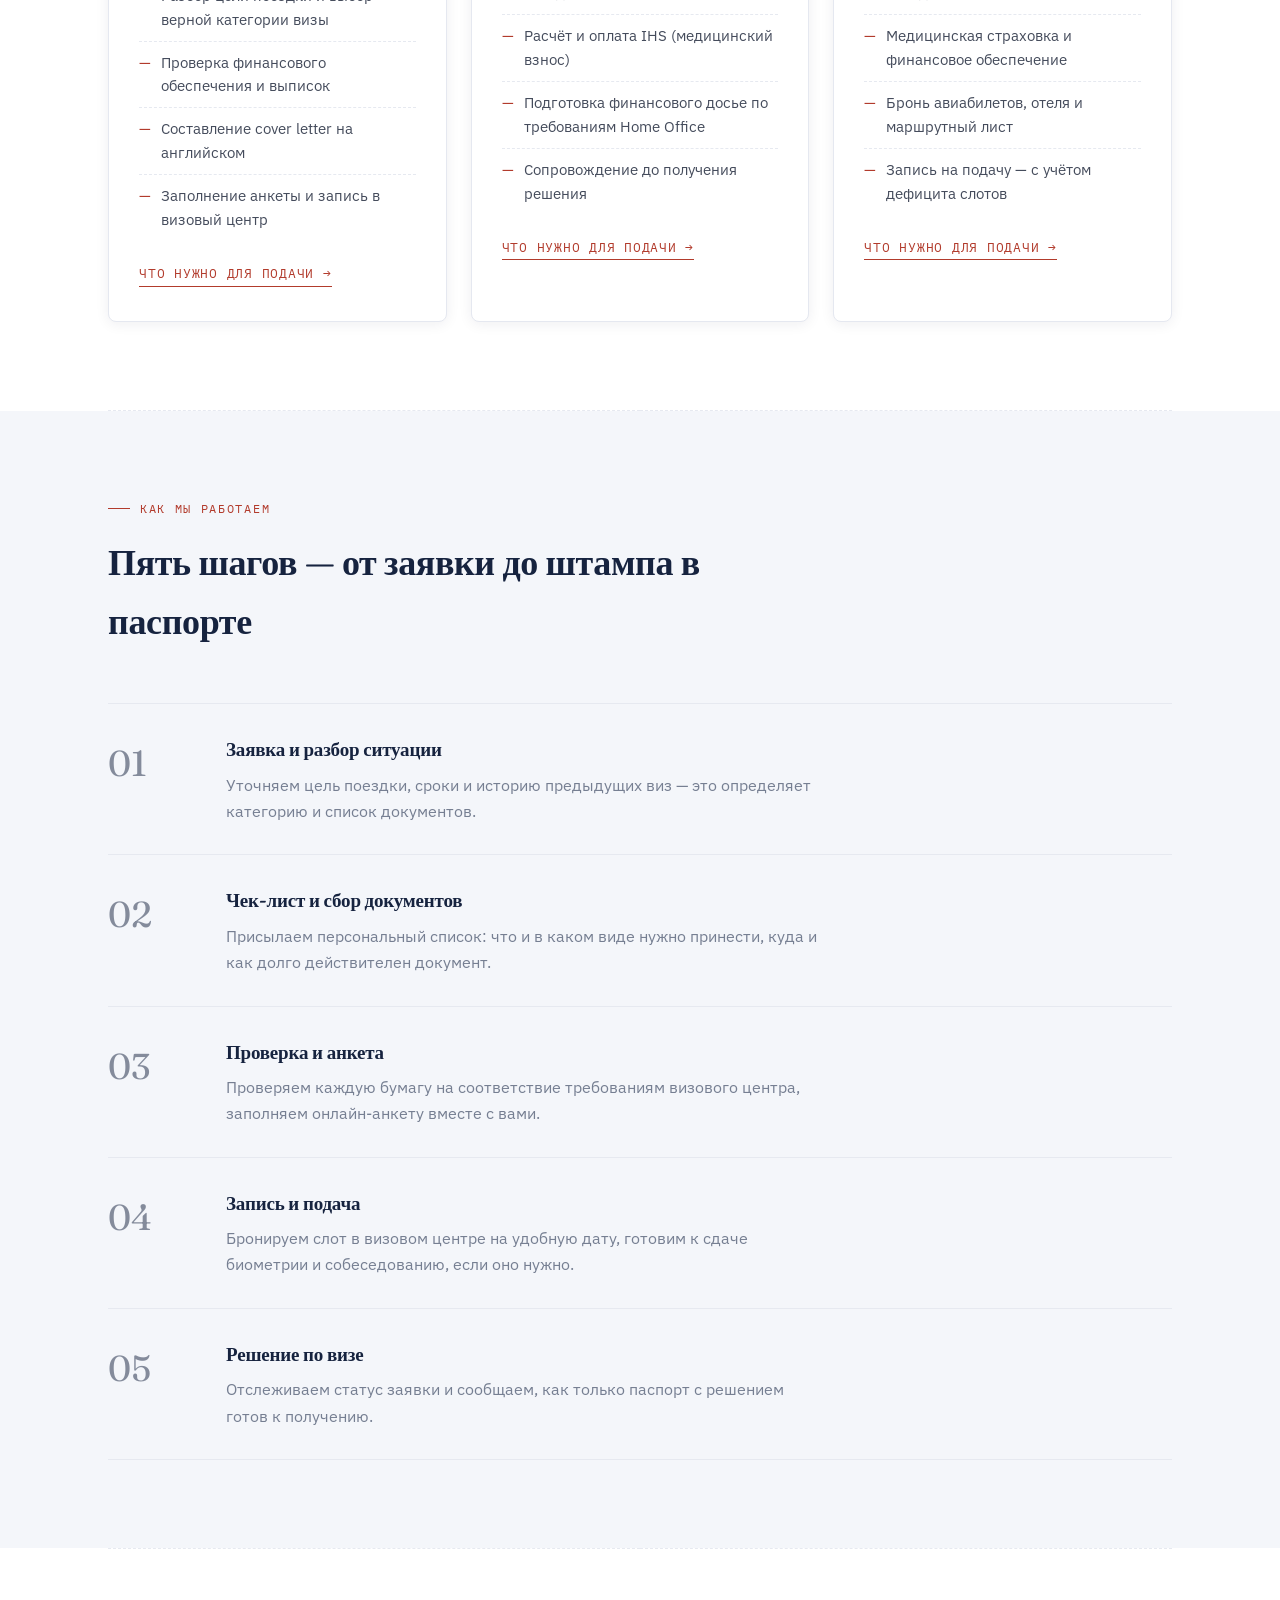
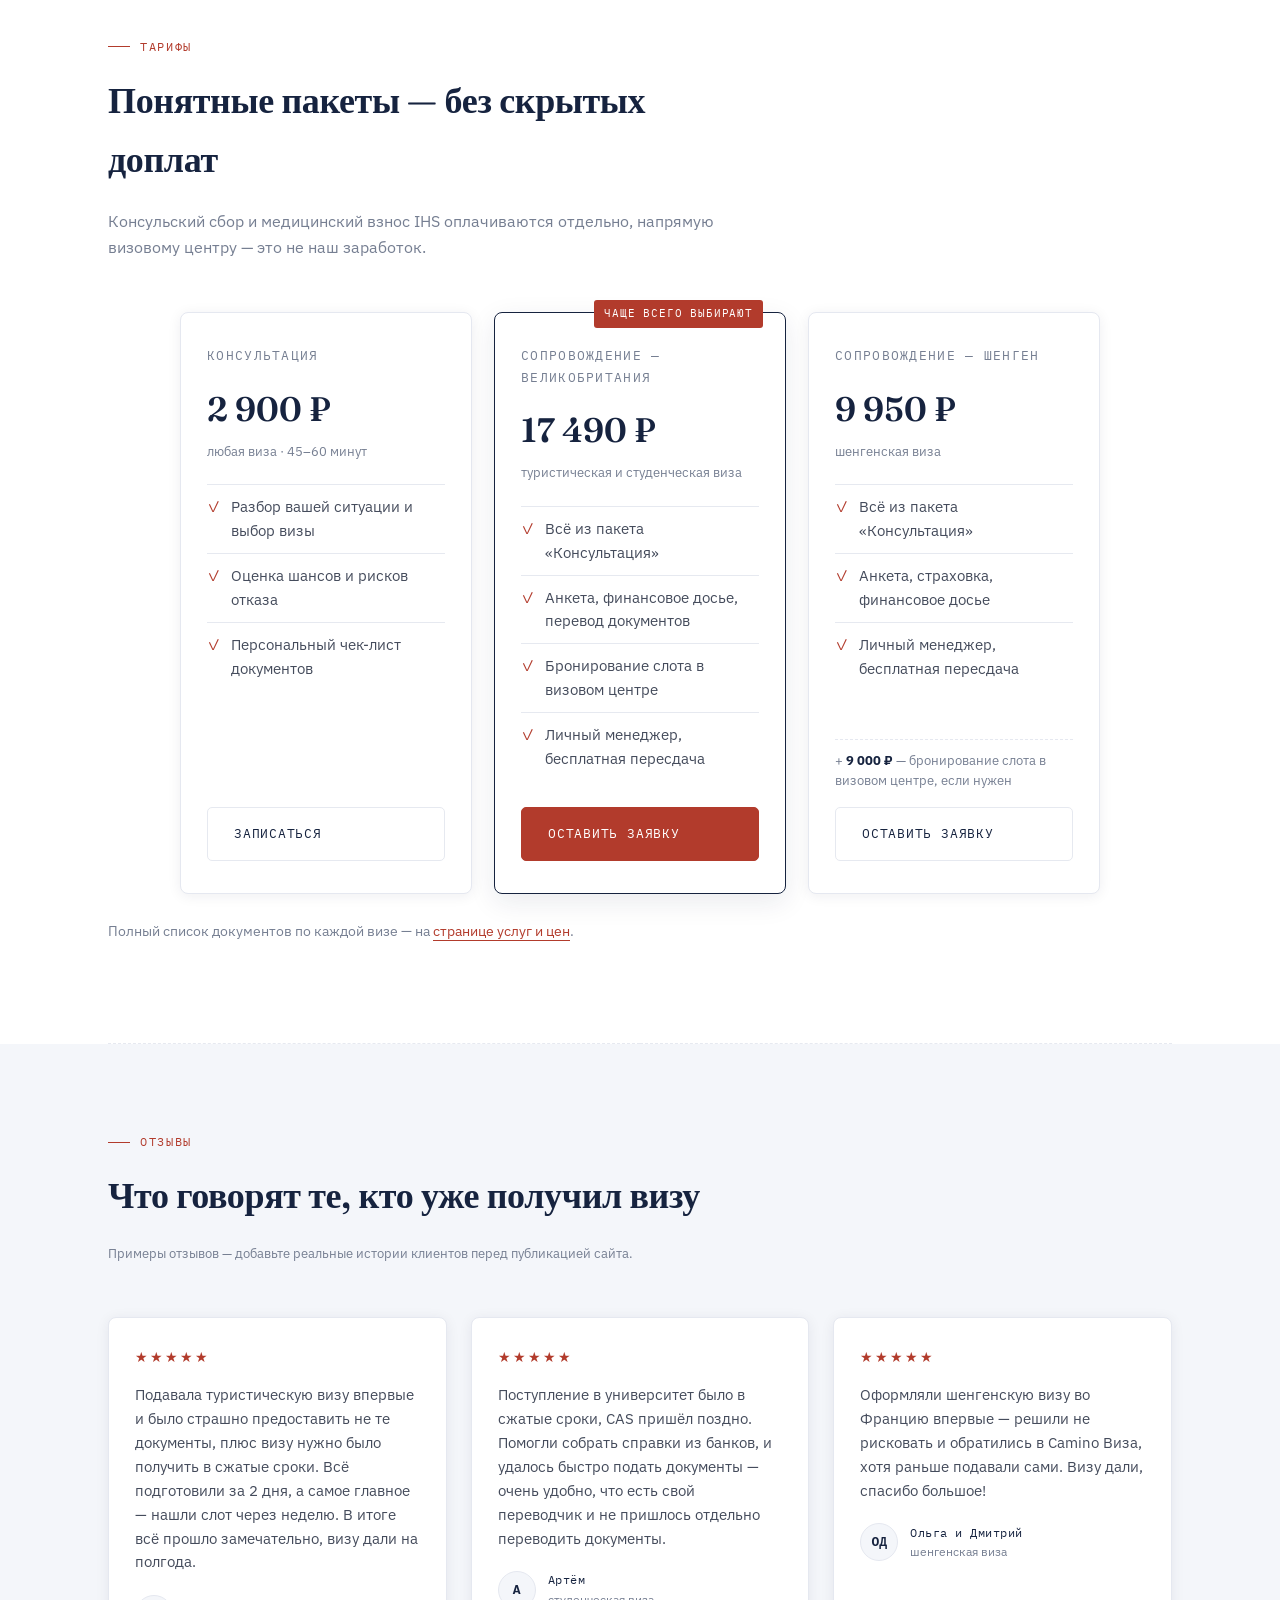
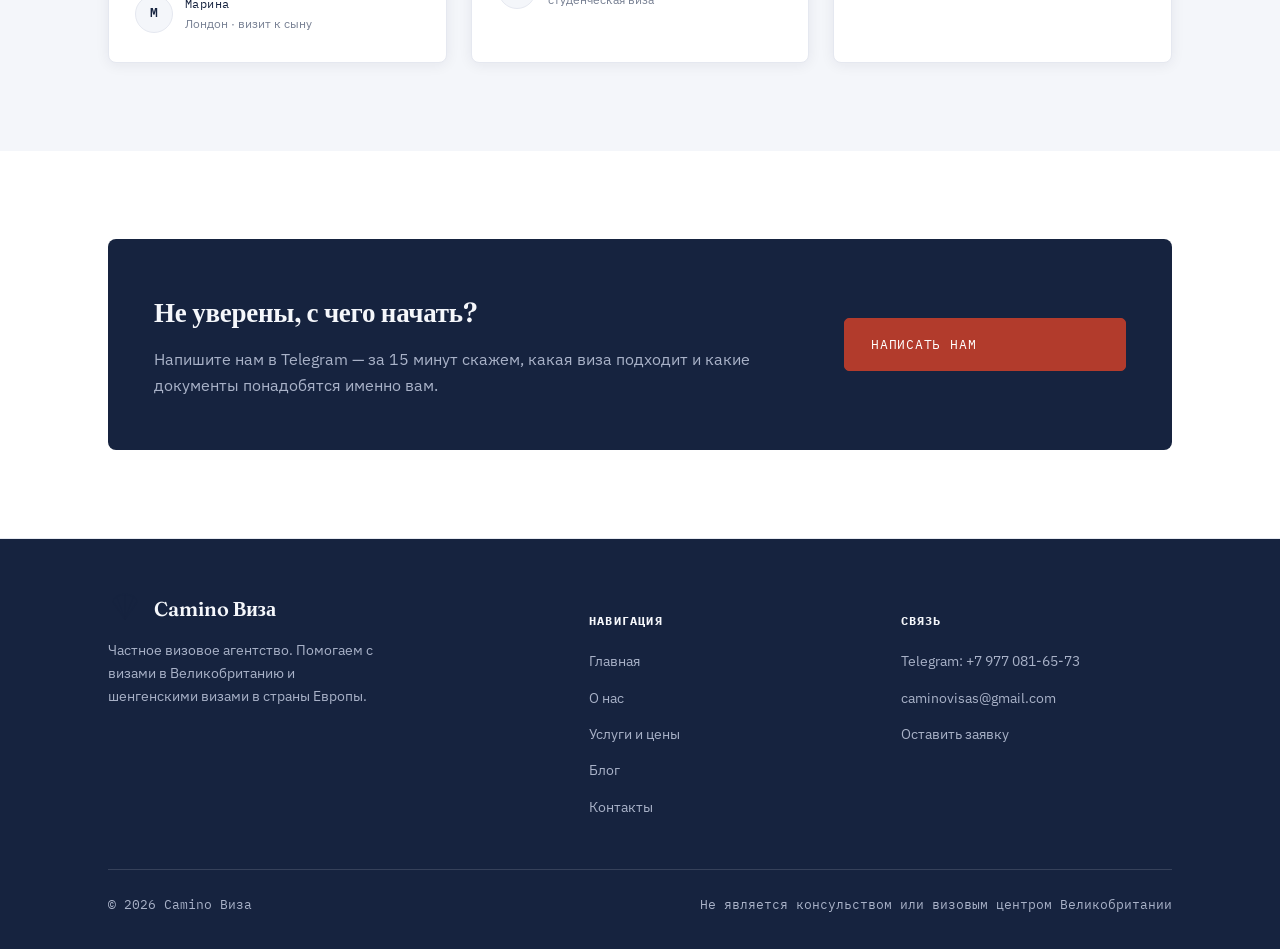
==== commit 3fee9396: "Add files via upload" ====
--- a/index.html
+++ b/index.html
@@ -14,6 +14,13 @@
 </head>
 <body>
 
+<div class="topbar">
+  <div class="container">
+    <a href="mailto:caminovisas@gmail.com">caminovisas@gmail.com</a>
+    <a href="https://t.me/+79770816573">Telegram: +7 977 081-65-73</a>
+  </div>
+</div>
+
 <header class="site-header">
   <div class="container">
     <a href="index.html" class="brand">
@@ -23,7 +30,7 @@
         <path d="M20 33 L20 4" stroke="#16233f" stroke-width="1"/>
         <path d="M20 33 L29.9 6.6" stroke="#16233f" stroke-width="1"/>
       </svg>
-      <span>Camino Виза<small>Consular Service</small></span>
+      <span>Camino Виза<small>Визовое агентство</small></span>
     </a>
     <nav class="nav" id="siteNav">
       <a href="index.html" class="active">Главная</a>
@@ -31,7 +38,7 @@
       <a href="services.html">Услуги и цены</a>
       <a href="blog.html">Блог</a>
       <a href="contacts.html">Контакты</a>
-      <a href="contacts.html" class="nav-cta">Оставить заявку</a>
+      <a href="mailto:caminovisas@gmail.com?subject=%D0%97%D0%B0%D1%8F%D0%B2%D0%BA%D0%B0%20%D1%81%20%D1%81%D0%B0%D0%B9%D1%82%D0%B0%20Camino%20%D0%92%D0%B8%D0%B7%D0%B0" class="nav-cta">Оставить заявку</a>
     </nav>
     <button class="burger" id="burgerBtn" aria-label="Меню">☰</button>
   </div>
@@ -40,11 +47,11 @@
 <section class="hero">
   <div class="container">
     <div>
-      <div class="eyebrow">Визы в Великобританию и Европу</div>
-      <h1>Собираем документы так,<br>чтобы <em>консул не сомневался</em></h1>
-      <p class="lede">Помогаем с туристическими и студенческими визами в Великобританию, а также с шенгенскими визами в страны Европы. Ведём заявку от чек-листа документов до штампа в паспорте.</p>
+      <div class="eyebrow">Визовое агентство</div>
+      <h1>Визы в Великобританию<br>и страны Европы</h1>
+      <p class="lede">Готовим документы, бронируем слот в визовом центре и ведём заявку до результата. Туристические и студенческие визы в Великобританию, шенгенские — по всей Европе.</p>
       <div class="hero-actions">
-        <a href="contacts.html" class="btn btn-primary">Оставить заявку</a>
+        <a href="mailto:caminovisas@gmail.com?subject=%D0%97%D0%B0%D1%8F%D0%B2%D0%BA%D0%B0%20%D1%81%20%D1%81%D0%B0%D0%B9%D1%82%D0%B0%20Camino%20%D0%92%D0%B8%D0%B7%D0%B0" class="btn btn-primary">Оставить заявку</a>
         <a href="services.html" class="btn btn-outline">Цены и пакеты</a>
       </div>
     </div>
@@ -199,48 +206,48 @@
   <div class="container">
     <div class="section-head">
       <div class="eyebrow">Тарифы</div>
-      <h2>Прозрачные пакеты без скрытых доплат</h2>
-      <p>Консульский сбор и медицинский взнос IHS оплачиваются отдельно, напрямую визовому центру — это не наш заработок. Ниже — тарифы на туристическую визу; студенческая и шенгенская визы отличаются по стоимости — полная разбивка на странице «Услуги и цены».</p>
-    </div>
-    <div class="price-grid">
+      <h2>Понятные пакеты — без скрытых доплат</h2>
+      <p>Консульский сбор и медицинский взнос IHS оплачиваются отдельно, напрямую визовому центру — это не наш заработок.</p>
+    </div>
+    <div class="price-grid" style="max-width:920px;margin:0 auto;">
       <div class="price-card">
         <div class="price-name">Консультация</div>
-        <div class="price-value">4 900 ₽</div>
-        <div class="price-note">разовая встреча, 60 минут</div>
-        <ul>
-          <li>Проверка ваших документов</li>
+        <div class="price-value">2 900 ₽</div>
+        <div class="price-note">любая виза · 45–60 минут</div>
+        <ul>
+          <li>Разбор вашей ситуации и выбор визы</li>
           <li>Оценка шансов и рисков отказа</li>
-          <li>Персональный чек-лист</li>
+          <li>Персональный чек-лист документов</li>
         </ul>
         <a href="contacts.html" class="btn btn-ghost">Записаться</a>
       </div>
       <div class="price-card featured">
         <span class="seal">Чаще всего выбирают</span>
-        <div class="price-name">Стандарт</div>
-        <div class="price-value">14 900 ₽</div>
-        <div class="price-note">полное сопровождение заявки</div>
+        <div class="price-name">Сопровождение — Великобритания</div>
+        <div class="price-value">17 490 ₽</div>
+        <div class="price-note">туристическая и студенческая виза</div>
         <ul>
           <li>Всё из пакета «Консультация»</li>
-          <li>Заполнение анкеты вместе с вами</li>
-          <li>Cover letter и финансовое досье</li>
-          <li>Запись в визовый центр</li>
-        </ul>
-        <a href="contacts.html" class="btn btn-primary">Оставить заявку</a>
+          <li>Анкета, финансовое досье, перевод документов</li>
+          <li>Бронирование слота в визовом центре</li>
+          <li>Личный менеджер, бесплатная пересдача</li>
+        </ul>
+        <a href="mailto:caminovisas@gmail.com?subject=%D0%97%D0%B0%D1%8F%D0%B2%D0%BA%D0%B0%20%D1%81%20%D1%81%D0%B0%D0%B9%D1%82%D0%B0%20Camino%20%D0%92%D0%B8%D0%B7%D0%B0" class="btn btn-primary">Оставить заявку</a>
       </div>
       <div class="price-card">
-        <div class="price-name">Под ключ</div>
-        <div class="price-value">24 900 ₽</div>
-        <div class="price-note">от письма до штампа в паспорте</div>
-        <ul>
-          <li>Всё из пакета «Стандарт»</li>
-          <li>Подготовка к собеседованию</li>
-          <li>Личный менеджер до решения по визе</li>
-          <li>Повторная подача при отказе бесплатно</li>
-        </ul>
-        <a href="contacts.html" class="btn btn-ghost">Оставить заявку</a>
-      </div>
-    </div>
-    <p style="margin-top:26px;font-size:13.5px;color:var(--text-muted);">Тарифы на студенческую и шенгенскую визы — на <a href="services.html#pricing" style="color:var(--red);border-bottom:1px solid var(--red);">странице услуг и цен</a>.</p>
+        <div class="price-name">Сопровождение — Шенген</div>
+        <div class="price-value">9 950 ₽</div>
+        <div class="price-note">шенгенская виза</div>
+        <ul>
+          <li>Всё из пакета «Консультация»</li>
+          <li>Анкета, страховка, финансовое досье</li>
+          <li>Личный менеджер, бесплатная пересдача</li>
+        </ul>
+        <div class="price-addon">+ <strong>9 000 ₽</strong> — бронирование слота в визовом центре, если нужен</div>
+        <a href="mailto:caminovisas@gmail.com?subject=%D0%97%D0%B0%D1%8F%D0%B2%D0%BA%D0%B0%20%D1%81%20%D1%81%D0%B0%D0%B9%D1%82%D0%B0%20Camino%20%D0%92%D0%B8%D0%B7%D0%B0" class="btn btn-ghost">Оставить заявку</a>
+      </div>
+    </div>
+    <p style="margin-top:26px;font-size:13.5px;color:var(--text-muted);">Полный список документов по каждой визе — на <a href="services.html" style="color:var(--red);border-bottom:1px solid var(--red);">странице услуг и цен</a>.</p>
   </div>
 </section>
 
@@ -296,7 +303,7 @@
     <div class="cta-block">
       <div>
         <h3>Не уверены, с чего начать?</h3>
-        <p>Напишите нам в WhatsApp — за 15 минут скажем, какая виза подходит и какие документы понадобятся именно вам.</p>
+        <p>Напишите нам в Telegram — за 15 минут скажем, какая виза подходит и какие документы понадобятся именно вам.</p>
       </div>
       <a href="contacts.html" class="btn btn-primary">Написать нам</a>
     </div>
@@ -331,8 +338,9 @@
       <div>
         <h5>Связь</h5>
         <ul>
-          <li><a href="contacts.html">WhatsApp</a></li>
-          <li><a href="contacts.html">Оставить заявку</a></li>
+          <li><a href="https://t.me/+79770816573">Telegram: +7 977 081-65-73</a></li>
+          <li><a href="mailto:caminovisas@gmail.com">caminovisas@gmail.com</a></li>
+          <li><a href="mailto:caminovisas@gmail.com?subject=%D0%97%D0%B0%D1%8F%D0%B2%D0%BA%D0%B0%20%D1%81%20%D1%81%D0%B0%D0%B9%D1%82%D0%B0%20Camino%20%D0%92%D0%B8%D0%B7%D0%B0">Оставить заявку</a></li>
         </ul>
       </div>
     </div>
--- a/style.css
+++ b/style.css
@@ -63,6 +63,21 @@
   display:inline-block;
 }
 
+/* ---------- top contact bar ---------- */
+.topbar{
+  background:var(--bg-alt);
+  border-bottom:1px solid var(--line);
+}
+.topbar .container{
+  display:flex;justify-content:flex-end;gap:24px;
+  padding:9px 28px;
+  font-family:'IBM Plex Mono', monospace;
+  font-size:12.5px;
+  flex-wrap:wrap;
+}
+.topbar a{color:var(--text-muted);transition:color .2s;}
+.topbar a:hover{color:var(--red);}
+
 /* ---------- header ---------- */
 .site-header{
   position:sticky;top:0;z-index:50;
@@ -336,6 +351,12 @@
   font-size:14.5px;display:flex;gap:10px;color:var(--text-body);
 }
 .price-card li::before{content:"✓";color:var(--red);flex:none;}
+.price-addon{
+  font-size:12.5px;color:var(--text-muted);
+  border-top:1px dashed var(--card-border);
+  padding-top:10px;margin:-8px 0 16px;
+}
+.price-addon strong{color:var(--navy);}
 
 /* ---------- reviews ---------- */
 .review-grid{display:grid;grid-template-columns:repeat(3,1fr);gap:24px;}
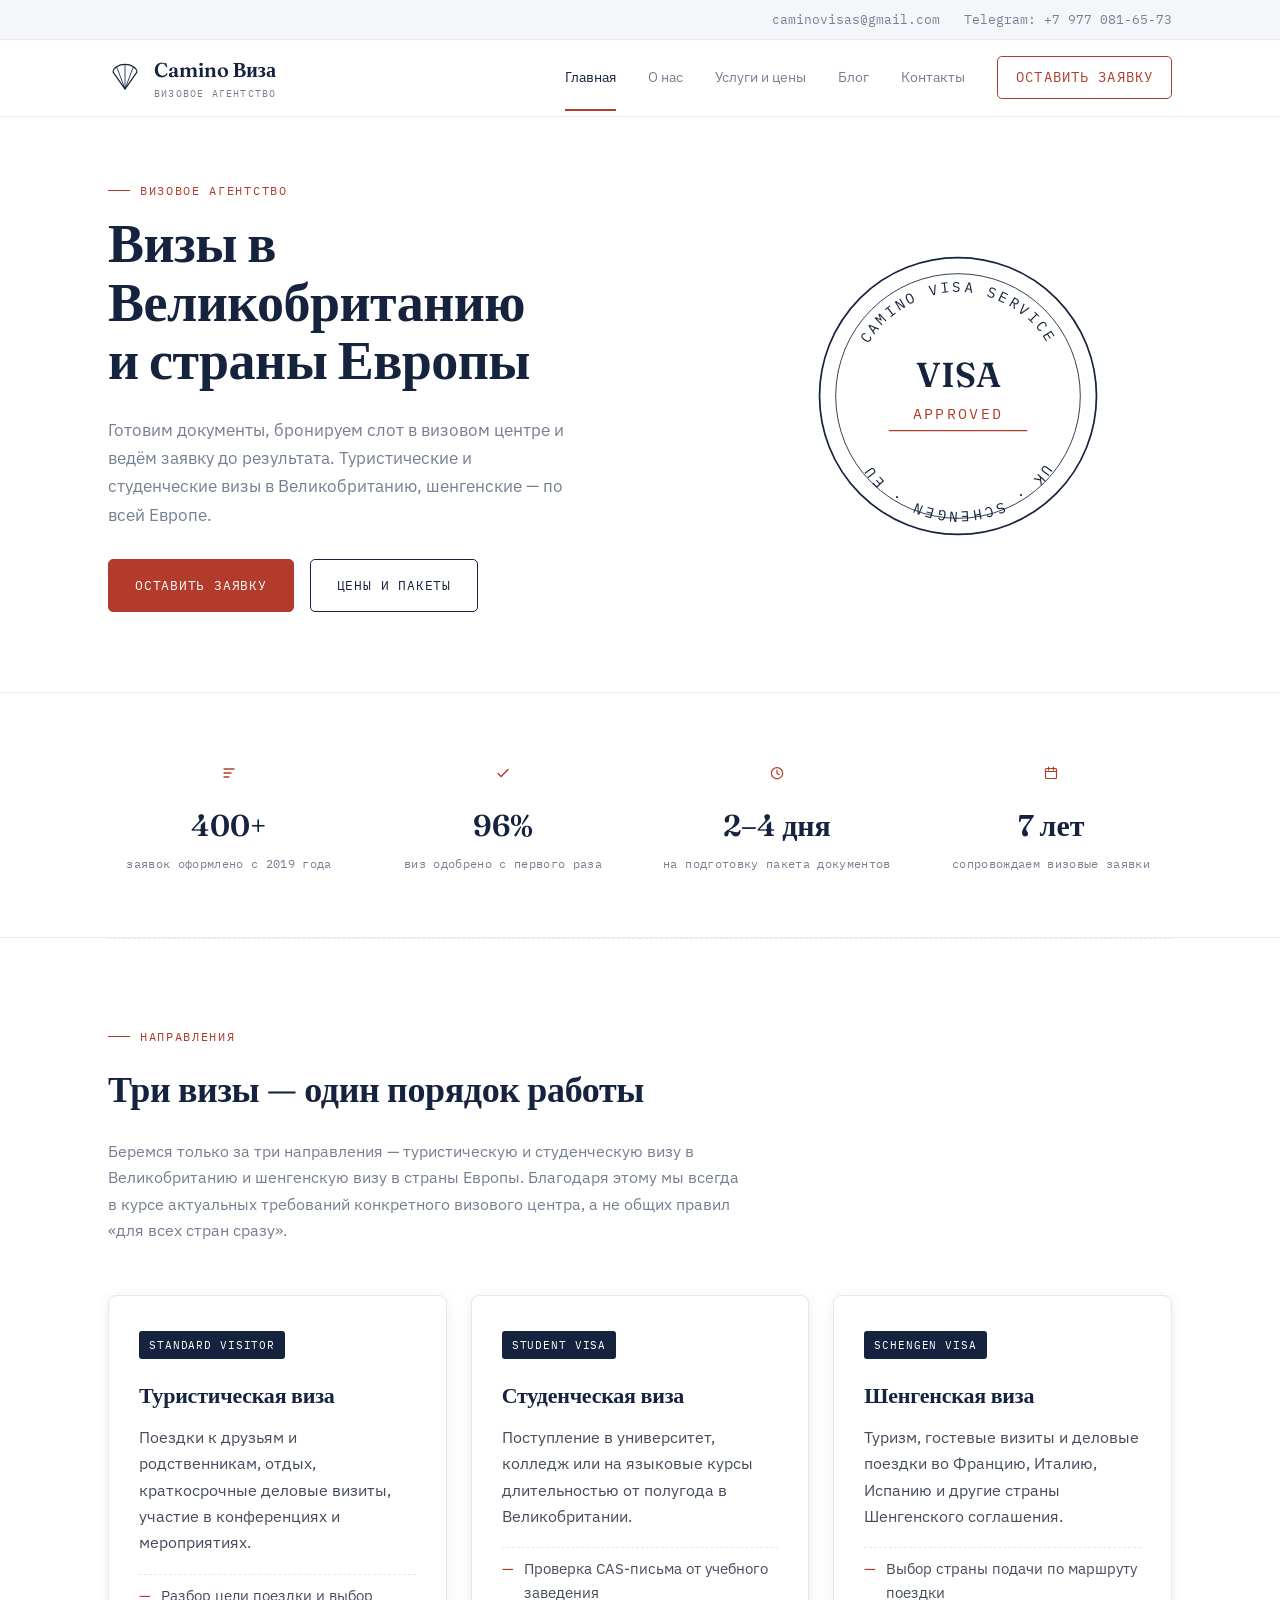
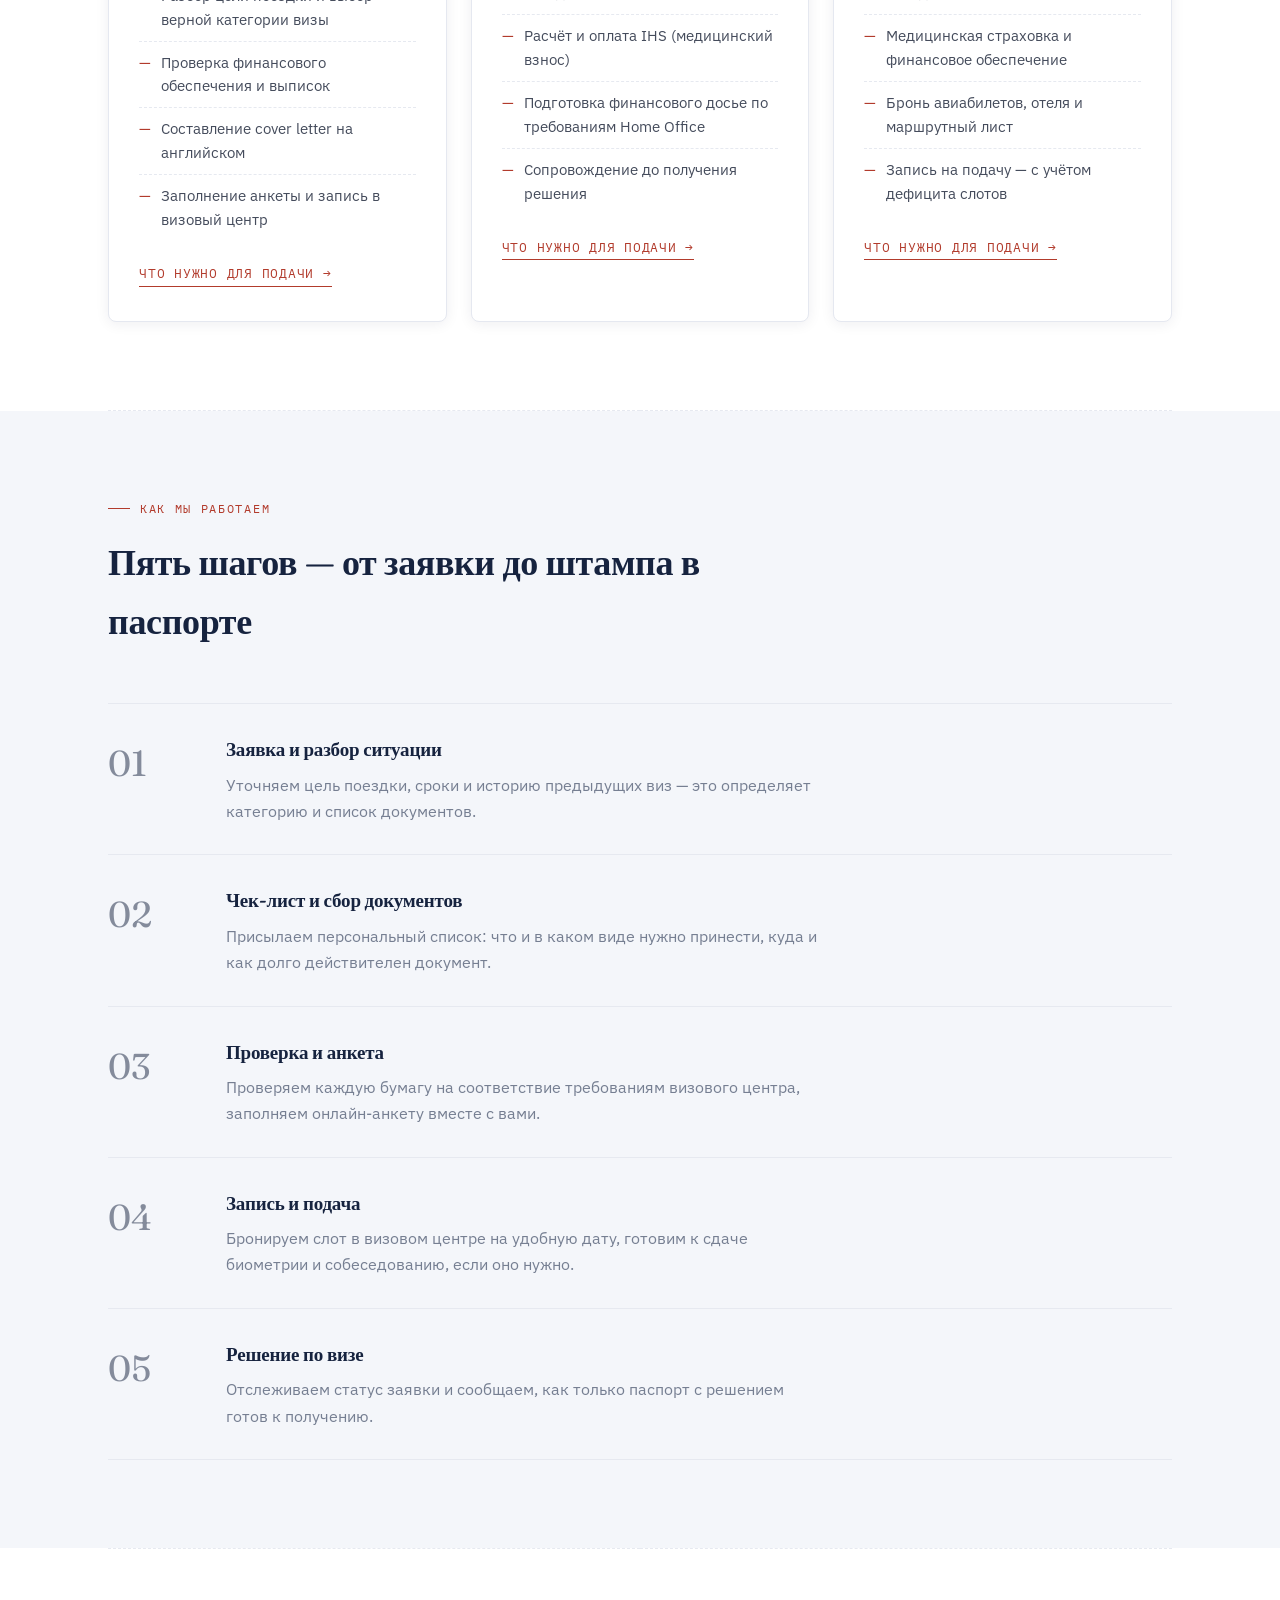
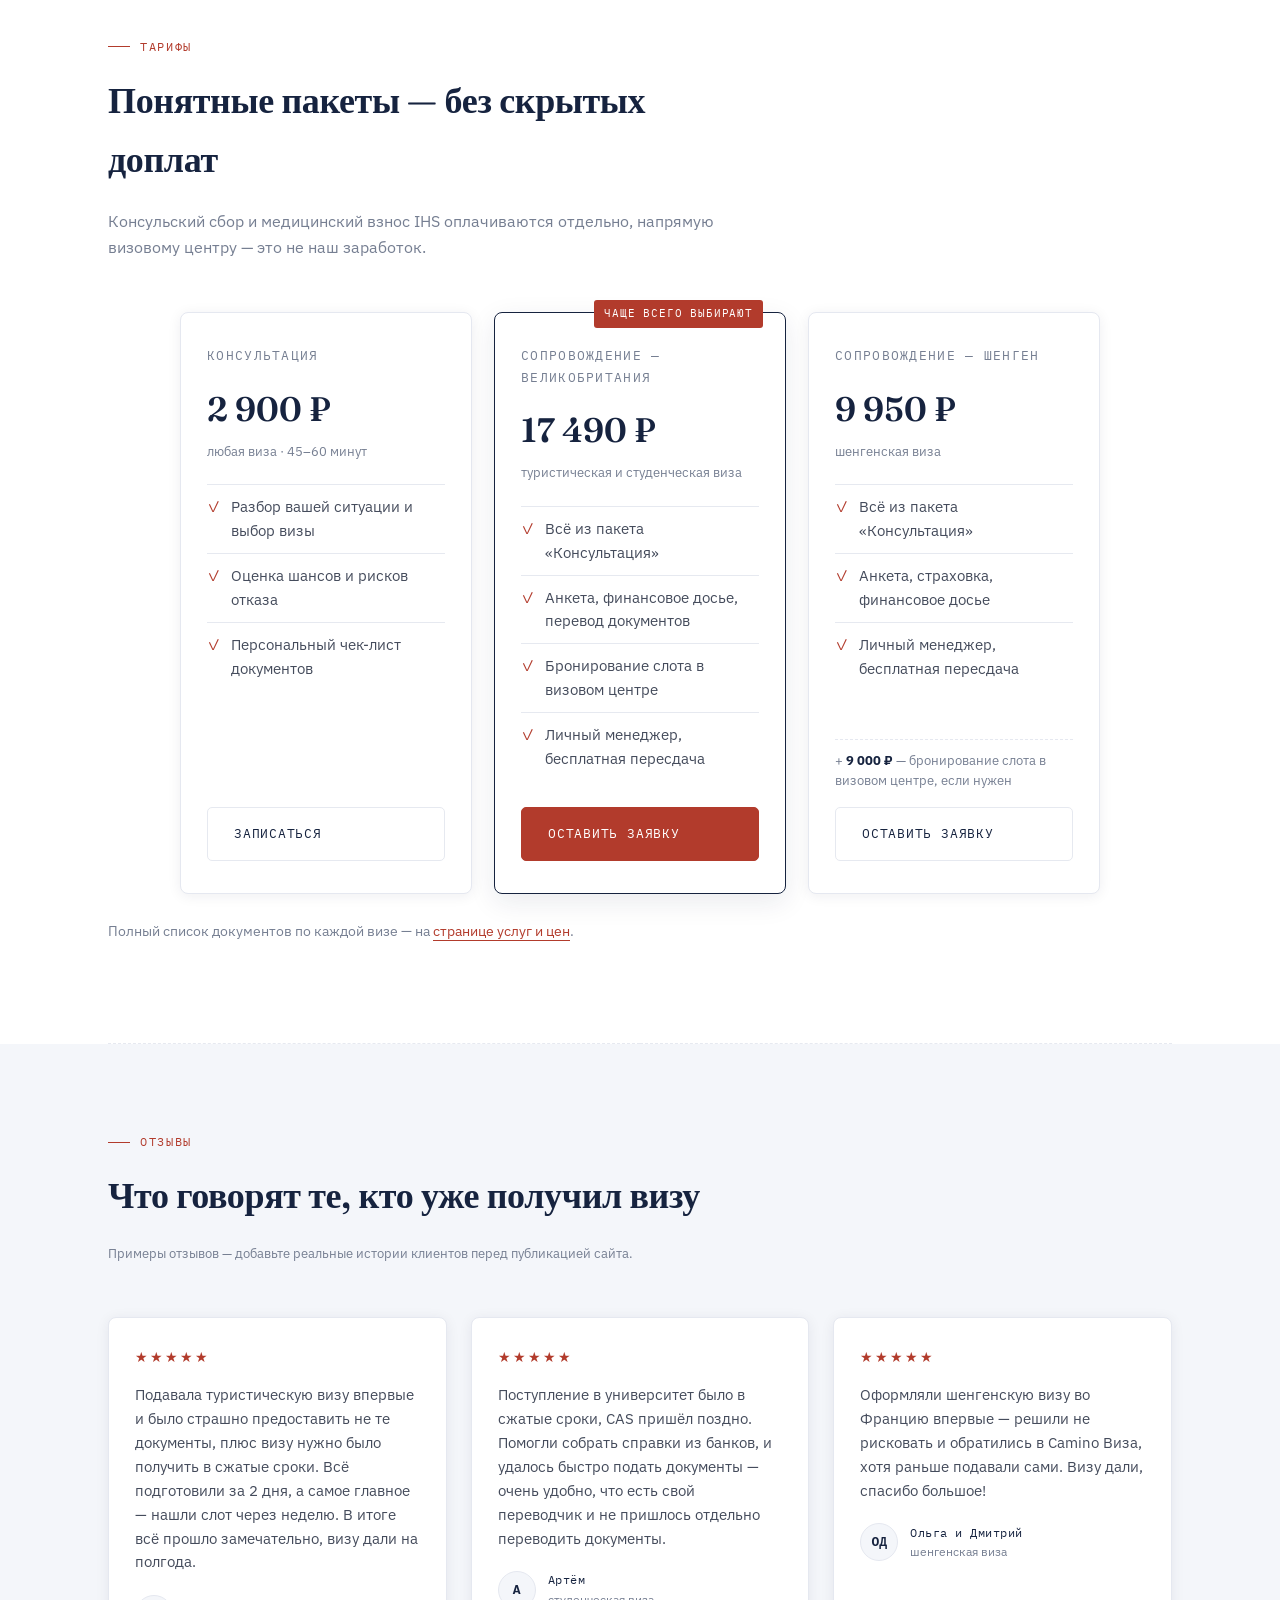
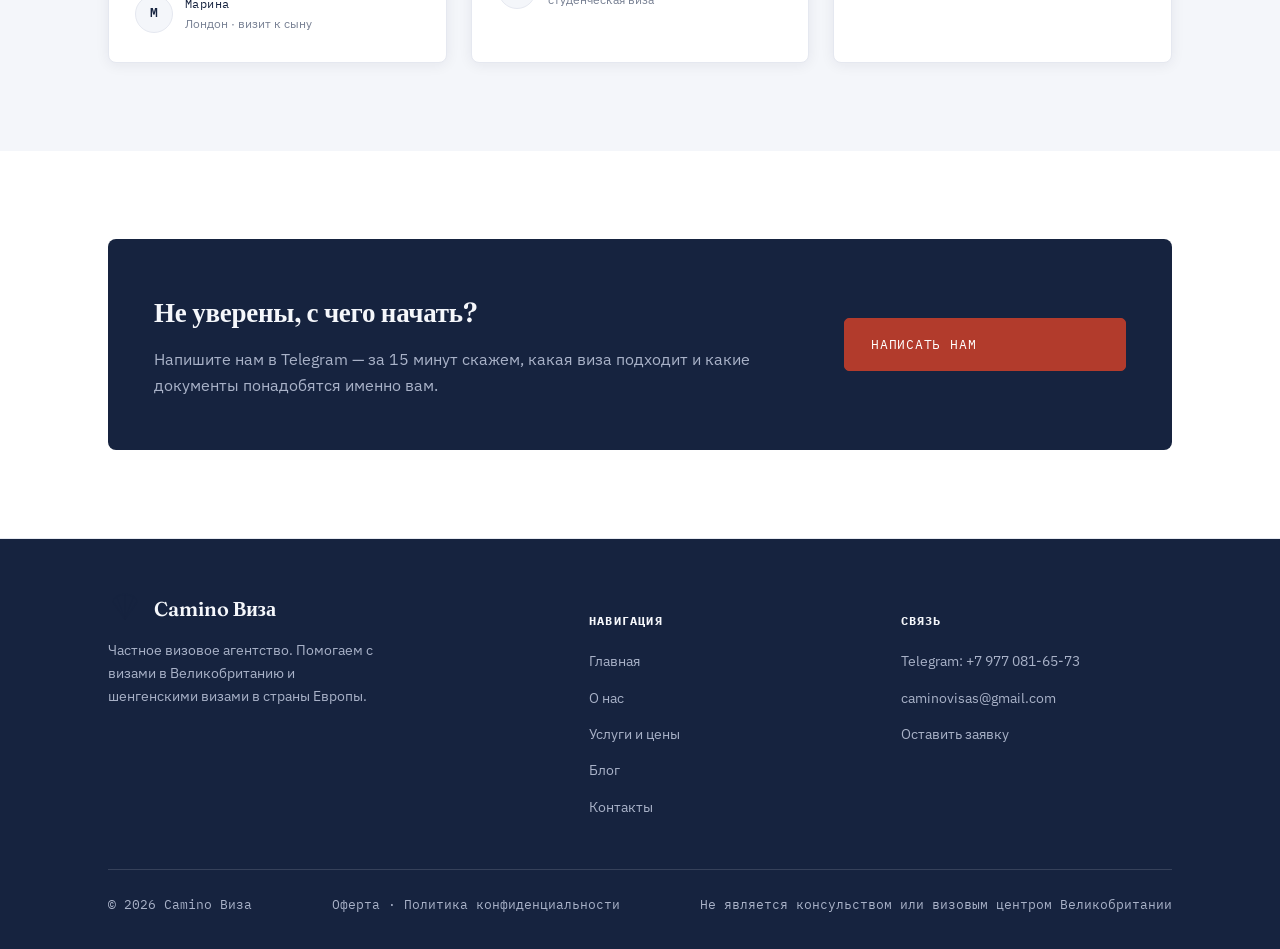
==== commit 6261e048: "Add files via upload" ====
--- a/index.html
+++ b/index.html
@@ -346,6 +346,7 @@
     </div>
     <div class="footer-bottom">
       <span>© 2026 Camino Виза</span>
+      <span><a href="oferta.html">Оферта</a> · <a href="privacy.html">Политика конфиденциальности</a></span>
       <span>Не является консульством или визовым центром Великобритании</span>
     </div>
   </div>
--- a/style.css
+++ b/style.css
@@ -428,10 +428,12 @@
 .footer-bottom{
   border-top:1px solid var(--on-dark-line);
   padding-top:24px;
-  display:flex;justify-content:space-between;
+  display:flex;justify-content:space-between;flex-wrap:wrap;gap:10px 24px;
   font-size:12.5px;color:var(--on-dark-muted);
   font-family:'IBM Plex Mono', monospace;
 }
+.footer-bottom a{color:var(--on-dark-muted);}
+.footer-bottom a:hover{color:var(--on-dark-text);}
 
 /* ---------- page hero (inner pages) ---------- */
 .page-hero{
